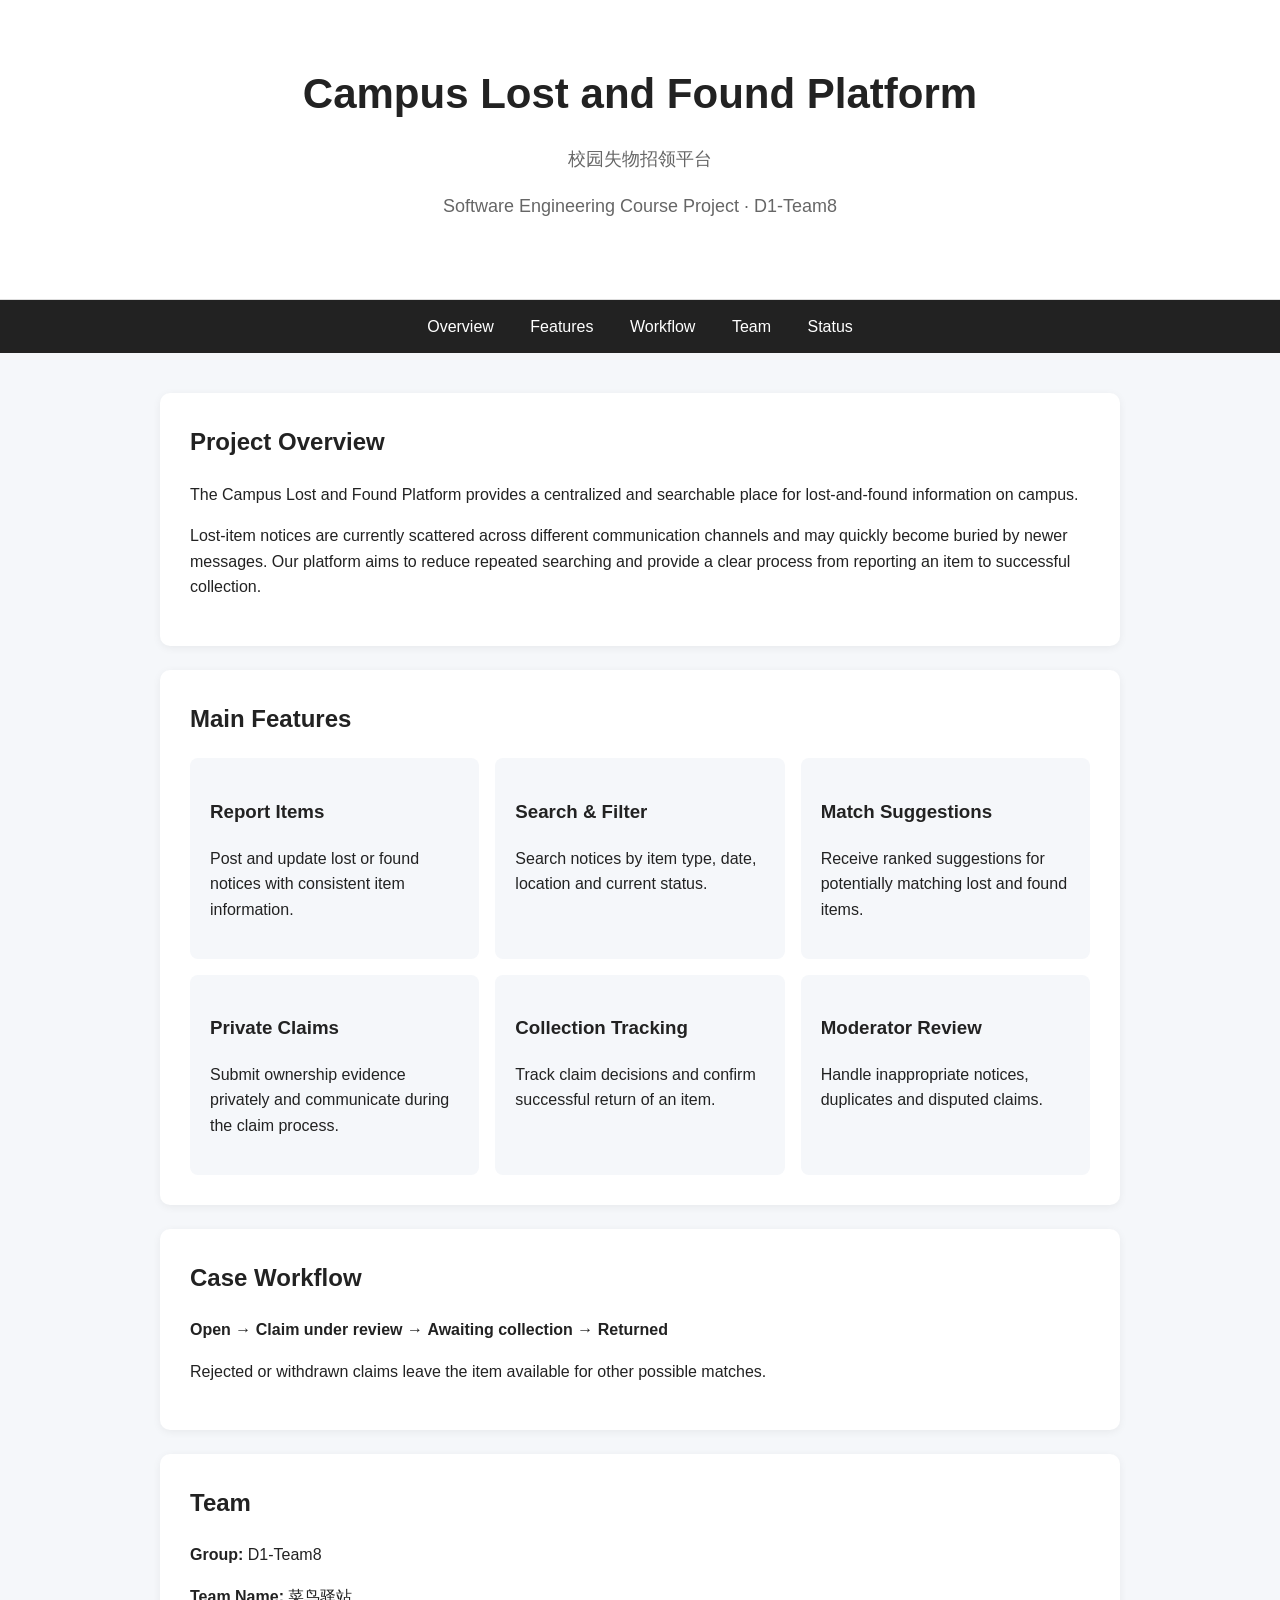
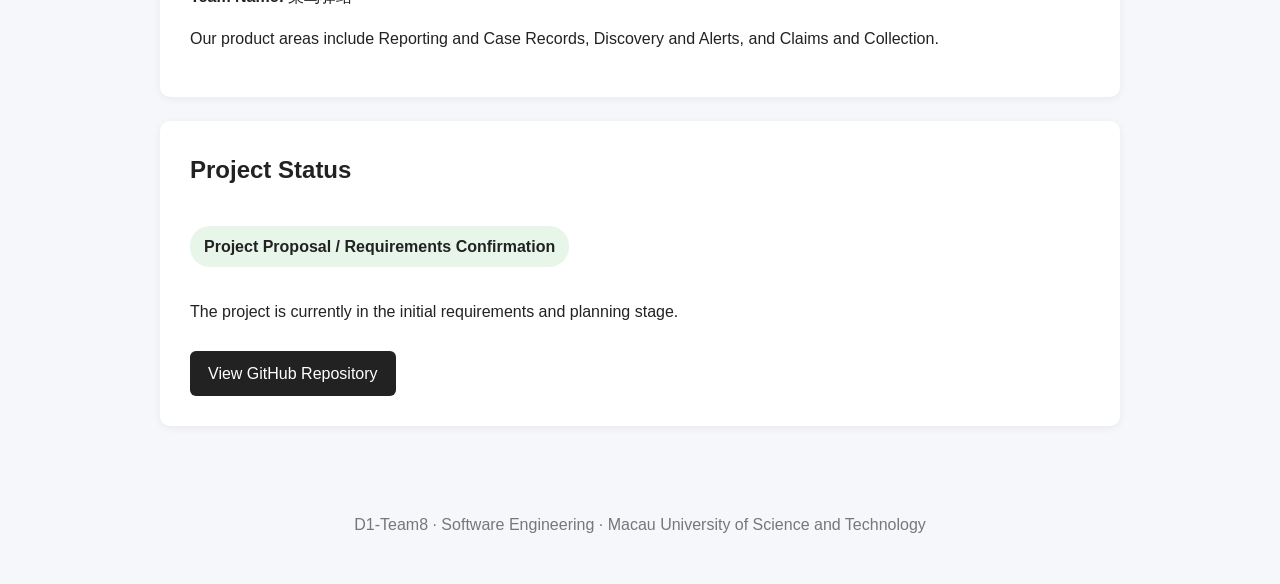
==== index.html @ 796c6139 "Add initial HTML structure for lost and found platform This file contains the HTML structure and sty" ====
<!DOCTYPE html>
<html lang="en">
<head>
    <meta charset="UTF-8">
    <meta name="viewport" content="width=device-width, initial-scale=1.0">
    <title>Campus Lost and Found Platform</title>

    <style>
        * {
            box-sizing: border-box;
        }

        body {
            margin: 0;
            font-family: Arial, Helvetica, sans-serif;
            background: #f5f7fa;
            color: #222;
            line-height: 1.6;
        }

        header {
            background: #ffffff;
            border-bottom: 1px solid #ddd;
            padding: 60px 20px;
            text-align: center;
        }

        header h1 {
            margin: 0 0 10px;
            font-size: 42px;
        }

        header p {
            color: #666;
            font-size: 18px;
        }

        nav {
            background: #222;
            padding: 14px;
            text-align: center;
        }

        nav a {
            color: white;
            text-decoration: none;
            margin: 0 16px;
        }

        nav a:hover {
            text-decoration: underline;
        }

        main {
            max-width: 1000px;
            margin: 40px auto;
            padding: 0 20px;
        }

        section {
            background: white;
            margin-bottom: 24px;
            padding: 30px;
            border-radius: 10px;
            box-shadow: 0 2px 8px rgba(0,0,0,0.06);
        }

        h2 {
            margin-top: 0;
        }

        .features {
            display: grid;
            grid-template-columns: repeat(auto-fit, minmax(220px, 1fr));
            gap: 16px;
        }

        .feature {
            background: #f5f7fa;
            padding: 20px;
            border-radius: 8px;
        }

        .status {
            display: inline-block;
            padding: 8px 14px;
            background: #e8f5e9;
            border-radius: 20px;
            font-weight: bold;
        }

        footer {
            text-align: center;
            padding: 30px;
            color: #777;
        }

        .button {
            display: inline-block;
            margin-top: 10px;
            padding: 10px 18px;
            background: #222;
            color: white;
            text-decoration: none;
            border-radius: 6px;
        }
    </style>
</head>

<body>

<header>
    <h1>Campus Lost and Found Platform</h1>
    <p>校园失物招领平台</p>
    <p>Software Engineering Course Project · D1-Team8</p>
</header>

<nav>
    <a href="#overview">Overview</a>
    <a href="#features">Features</a>
    <a href="#workflow">Workflow</a>
    <a href="#team">Team</a>
    <a href="#status">Status</a>
</nav>

<main>

    <section id="overview">
        <h2>Project Overview</h2>

        <p>
            The Campus Lost and Found Platform provides a centralized and
            searchable place for lost-and-found information on campus.
        </p>

        <p>
            Lost-item notices are currently scattered across different
            communication channels and may quickly become buried by newer
            messages. Our platform aims to reduce repeated searching and
            provide a clear process from reporting an item to successful
            collection.
        </p>
    </section>

    <section id="features">
        <h2>Main Features</h2>

        <div class="features">

            <div class="feature">
                <h3>Report Items</h3>
                <p>
                    Post and update lost or found notices with consistent
                    item information.
                </p>
            </div>

            <div class="feature">
                <h3>Search & Filter</h3>
                <p>
                    Search notices by item type, date, location and current
                    status.
                </p>
            </div>

            <div class="feature">
                <h3>Match Suggestions</h3>
                <p>
                    Receive ranked suggestions for potentially matching
                    lost and found items.
                </p>
            </div>

            <div class="feature">
                <h3>Private Claims</h3>
                <p>
                    Submit ownership evidence privately and communicate
                    during the claim process.
                </p>
            </div>

            <div class="feature">
                <h3>Collection Tracking</h3>
                <p>
                    Track claim decisions and confirm successful return
                    of an item.
                </p>
            </div>

            <div class="feature">
                <h3>Moderator Review</h3>
                <p>
                    Handle inappropriate notices, duplicates and disputed
                    claims.
                </p>
            </div>

        </div>
    </section>

    <section id="workflow">
        <h2>Case Workflow</h2>

        <p>
            <strong>Open</strong>
            →
            <strong>Claim under review</strong>
            →
            <strong>Awaiting collection</strong>
            →
            <strong>Returned</strong>
        </p>

        <p>
            Rejected or withdrawn claims leave the item available for
            other possible matches.
        </p>
    </section>

    <section id="team">
        <h2>Team</h2>

        <p><strong>Group:</strong> D1-Team8</p>
        <p><strong>Team Name:</strong> 菜鸟驿站</p>

        <p>
            Our product areas include Reporting and Case Records,
            Discovery and Alerts, and Claims and Collection.
        </p>
    </section>

    <section id="status">
        <h2>Project Status</h2>

        <p class="status">
            Project Proposal / Requirements Confirmation
        </p>

        <p>
            The project is currently in the initial requirements and
            planning stage.
        </p>

        <a class="button"
           href="https://github.com/escape0007/campus-lost-and-found-platform">
            View GitHub Repository
        </a>
    </section>

</main>

<footer>
    <p>
        D1-Team8 · Software Engineering ·
        Macau University of Science and Technology
    </p>
</footer>

</body>
</html>
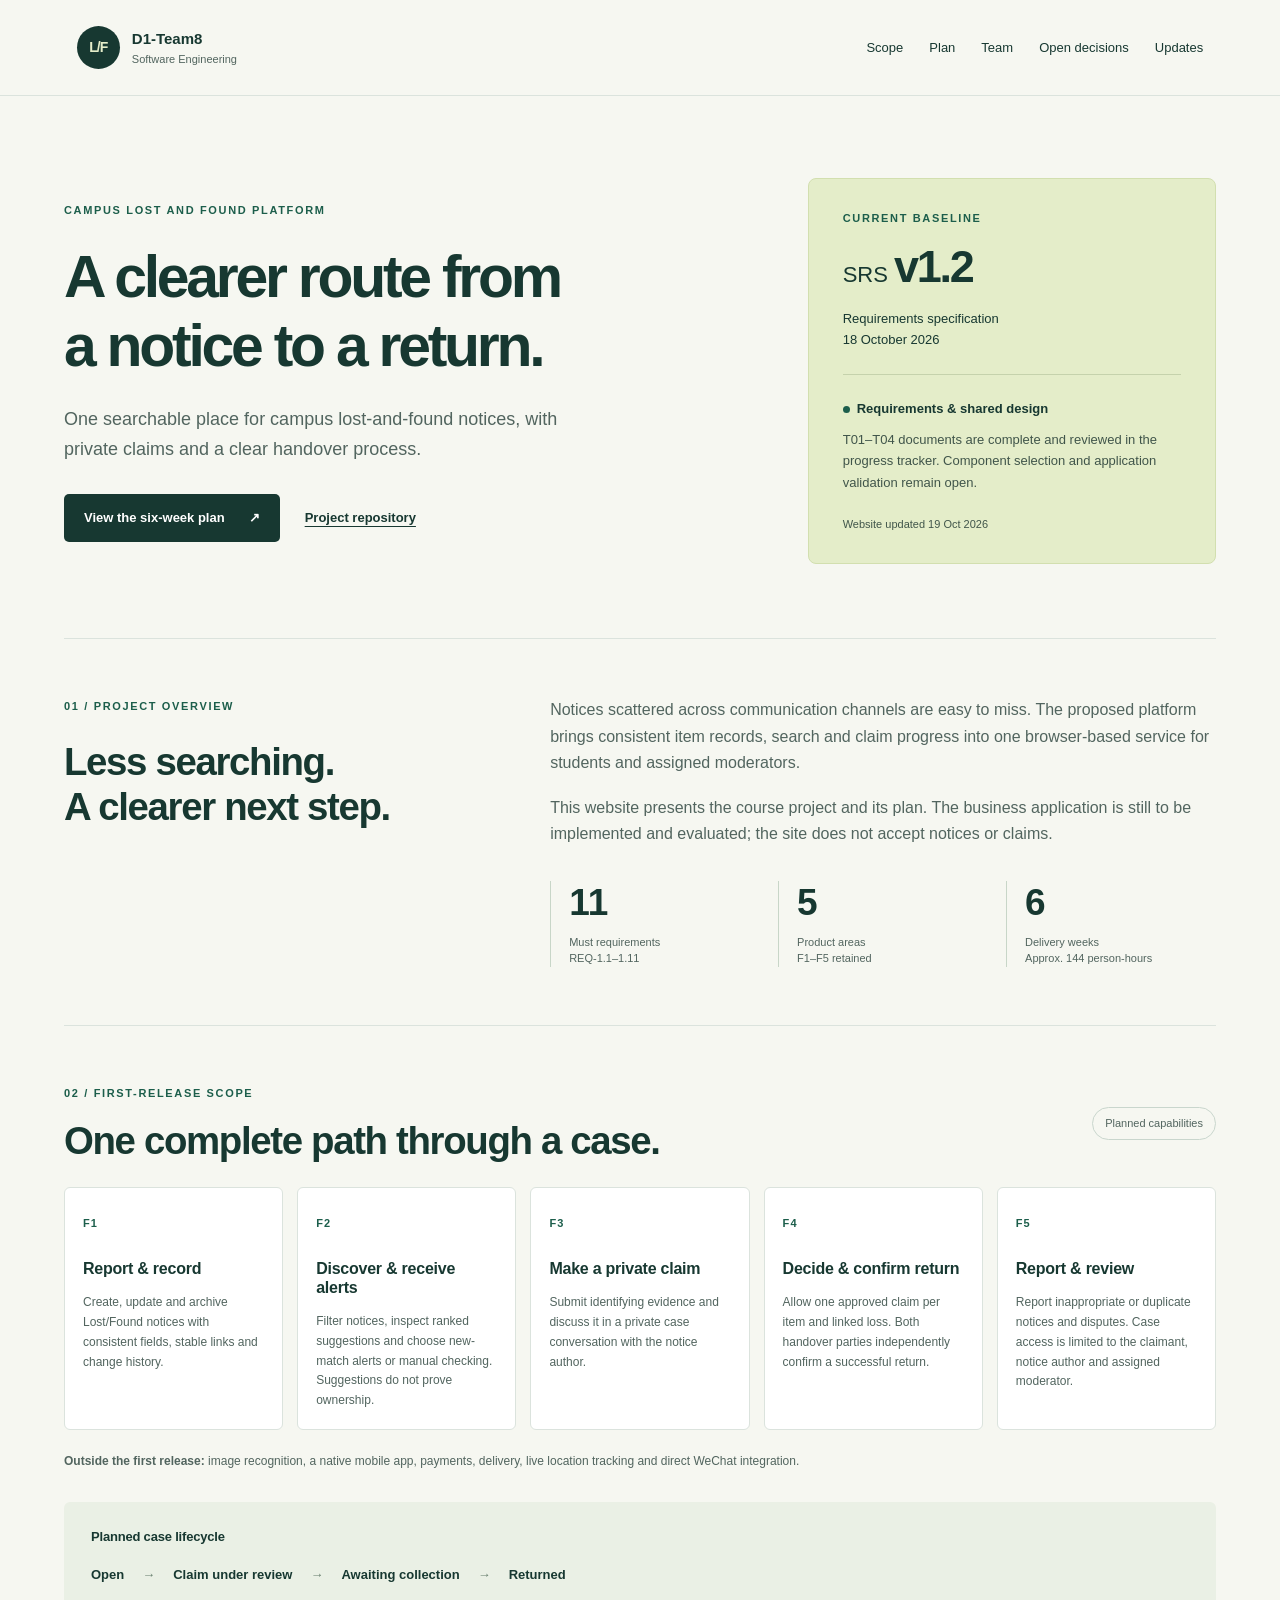
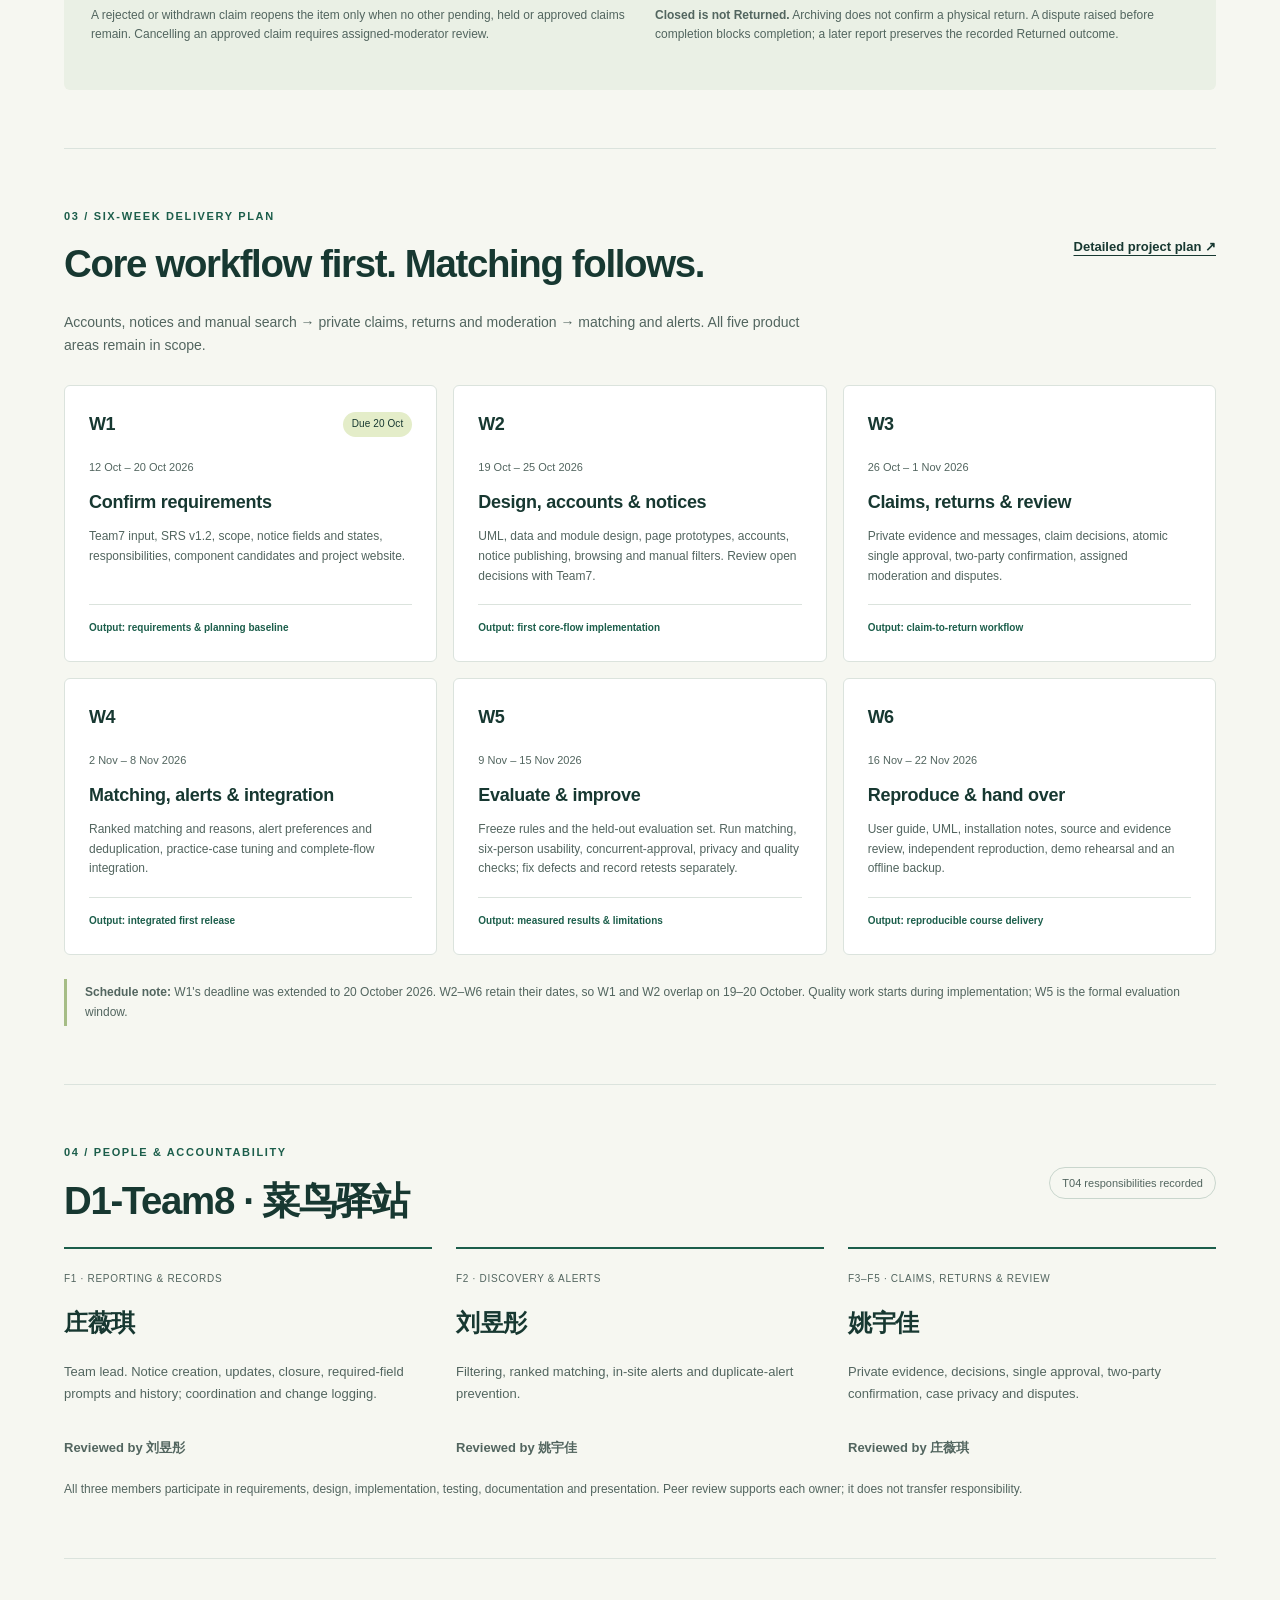
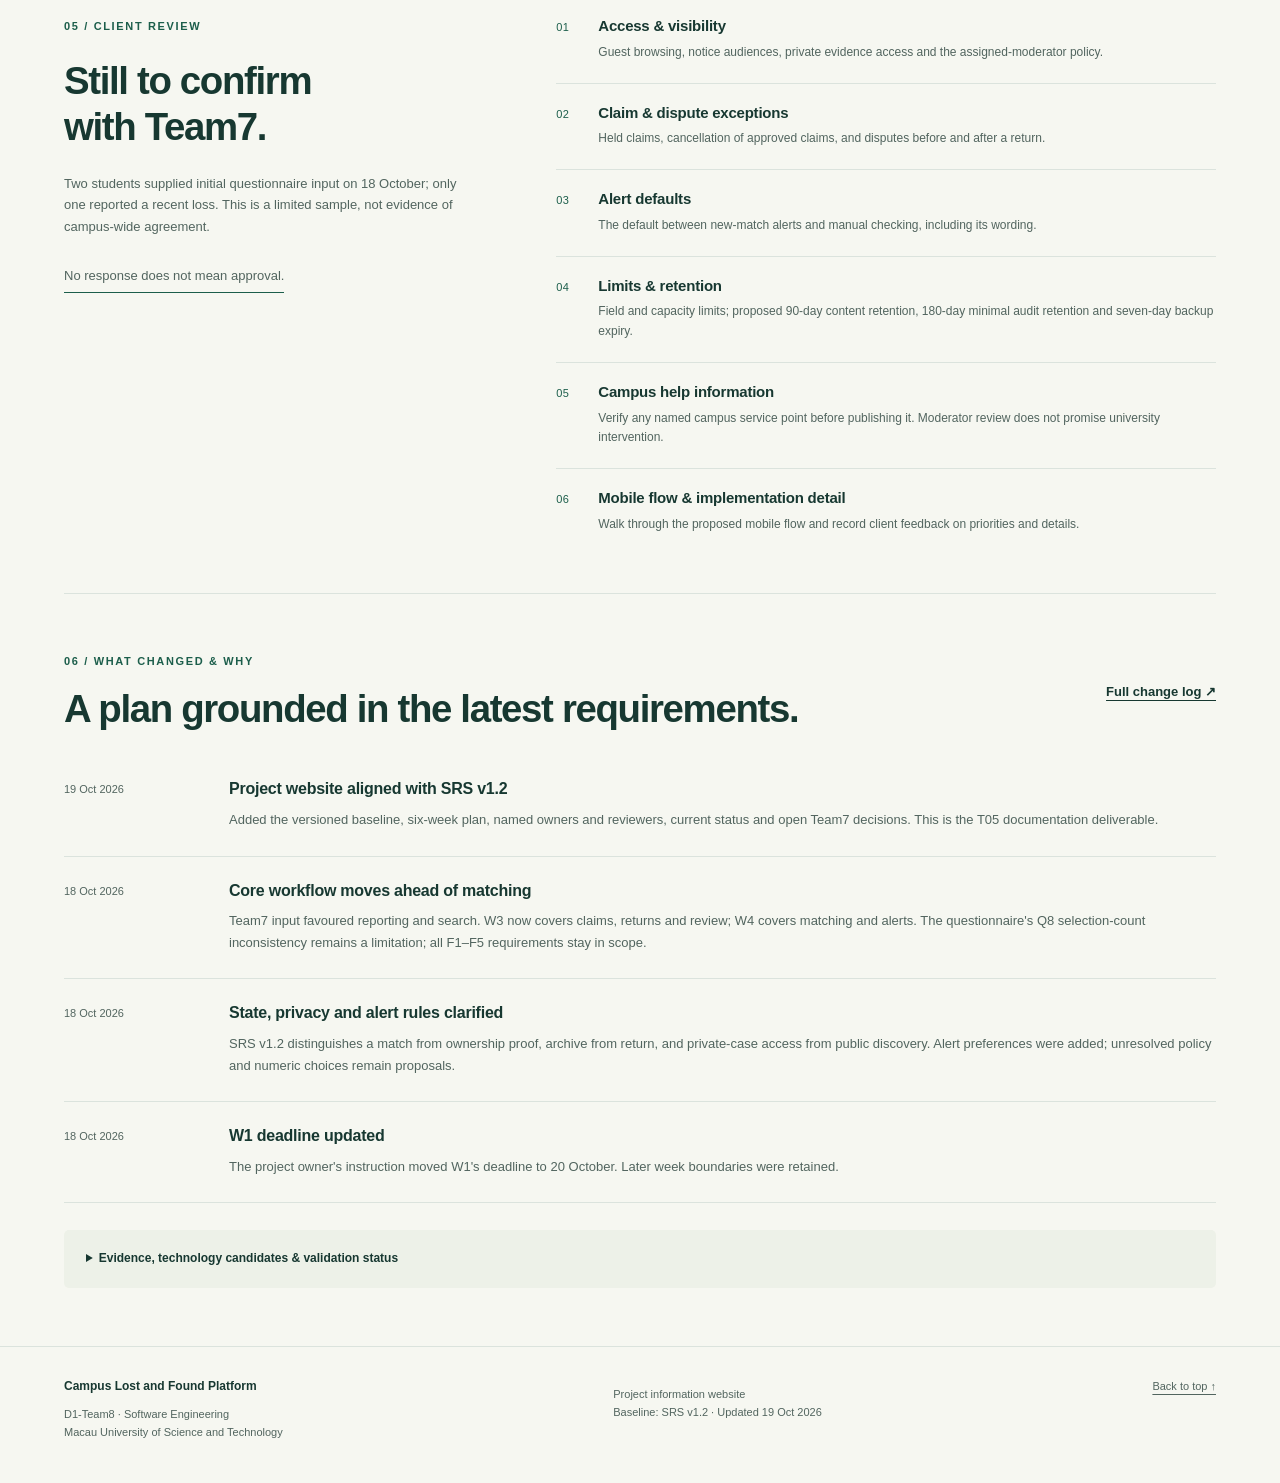
==== commit 98273db7: "docs: complete T05 website and six-week project plan Align the project site with SRS v1.2, preserve " ====
--- a/index.html
+++ b/index.html
@@ -1,260 +1,86 @@
 <!DOCTYPE html>
 <html lang="en">
 <head>
-    <meta charset="UTF-8">
-    <meta name="viewport" content="width=device-width, initial-scale=1.0">
-    <title>Campus Lost and Found Platform</title>
-
-    <style>
-        * {
-            box-sizing: border-box;
-        }
-
-        body {
-            margin: 0;
-            font-family: Arial, Helvetica, sans-serif;
-            background: #f5f7fa;
-            color: #222;
-            line-height: 1.6;
-        }
-
-        header {
-            background: #ffffff;
-            border-bottom: 1px solid #ddd;
-            padding: 60px 20px;
-            text-align: center;
-        }
-
-        header h1 {
-            margin: 0 0 10px;
-            font-size: 42px;
-        }
-
-        header p {
-            color: #666;
-            font-size: 18px;
-        }
-
-        nav {
-            background: #222;
-            padding: 14px;
-            text-align: center;
-        }
-
-        nav a {
-            color: white;
-            text-decoration: none;
-            margin: 0 16px;
-        }
-
-        nav a:hover {
-            text-decoration: underline;
-        }
-
-        main {
-            max-width: 1000px;
-            margin: 40px auto;
-            padding: 0 20px;
-        }
-
-        section {
-            background: white;
-            margin-bottom: 24px;
-            padding: 30px;
-            border-radius: 10px;
-            box-shadow: 0 2px 8px rgba(0,0,0,0.06);
-        }
-
-        h2 {
-            margin-top: 0;
-        }
-
-        .features {
-            display: grid;
-            grid-template-columns: repeat(auto-fit, minmax(220px, 1fr));
-            gap: 16px;
-        }
-
-        .feature {
-            background: #f5f7fa;
-            padding: 20px;
-            border-radius: 8px;
-        }
-
-        .status {
-            display: inline-block;
-            padding: 8px 14px;
-            background: #e8f5e9;
-            border-radius: 20px;
-            font-weight: bold;
-        }
-
-        footer {
-            text-align: center;
-            padding: 30px;
-            color: #777;
-        }
-
-        .button {
-            display: inline-block;
-            margin-top: 10px;
-            padding: 10px 18px;
-            background: #222;
-            color: white;
-            text-decoration: none;
-            border-radius: 6px;
-        }
-    </style>
+  <meta charset="utf-8">
+  <meta name="viewport" content="width=device-width, initial-scale=1">
+  <meta name="description" content="D1-Team8's Campus Lost and Found Platform: requirements baseline, six-week delivery plan, team responsibilities and open decisions.">
+  <title>Campus Lost and Found Platform · D1-Team8</title>
+  <link rel="stylesheet" href="styles.css">
 </head>
-
 <body>
-
-<header>
-    <h1>Campus Lost and Found Platform</h1>
-    <p>校园失物招领平台</p>
-    <p>Software Engineering Course Project · D1-Team8</p>
-</header>
-
-<nav>
-    <a href="#overview">Overview</a>
-    <a href="#features">Features</a>
-    <a href="#workflow">Workflow</a>
-    <a href="#team">Team</a>
-    <a href="#status">Status</a>
-</nav>
-
-<main>
-
-    <section id="overview">
-        <h2>Project Overview</h2>
-
-        <p>
-            The Campus Lost and Found Platform provides a centralized and
-            searchable place for lost-and-found information on campus.
-        </p>
-
-        <p>
-            Lost-item notices are currently scattered across different
-            communication channels and may quickly become buried by newer
-            messages. Our platform aims to reduce repeated searching and
-            provide a clear process from reporting an item to successful
-            collection.
-        </p>
+  <a class="skip-link" href="#main">Skip to content</a>
+  <header class="site-header">
+    <a class="brand" href="#top"><span class="brand-mark" aria-hidden="true">L/F</span><span>D1-Team8<span class="brand-sub">Software Engineering</span></span></a>
+    <nav aria-label="Main navigation">
+      <a href="#scope">Scope</a><a href="#plan">Plan</a><a href="#team">Team</a><a href="#decisions">Open decisions</a><a href="#updates">Updates</a>
+    </nav>
+  </header>
+  <main id="main">
+    <div class="hero" id="top">
+      <div class="hero-copy">
+        <p class="eyebrow">Campus Lost and Found Platform</p>
+        <h1>A clearer route from<br>a notice to a return.</h1>
+        <p class="lead">One searchable place for campus lost-and-found notices, with private claims and a clear handover process.</p>
+        <div class="hero-actions"><a class="button" href="#plan">View the six-week plan <span aria-hidden="true">↗</span></a><a class="text-link" href="https://github.com/escape0007/campus-lost-and-found-platform">Project repository</a></div>
+      </div>
+      <aside class="baseline" aria-labelledby="baseline-title">
+        <p class="eyebrow" id="baseline-title">Current baseline</p>
+        <p class="version">SRS <strong>v1.2</strong></p>
+        <p>Requirements specification<br><time datetime="2026-10-18">18 October 2026</time></p>
+        <div class="baseline-divider"></div>
+        <p class="status"><span class="status-dot" aria-hidden="true"></span>Requirements &amp; shared design</p>
+        <p class="small">T01–T04 documents are complete and reviewed in the progress tracker. Component selection and application validation remain open.</p>
+        <p class="updated">Website updated <time datetime="2026-10-19">19 Oct 2026</time></p>
+      </aside>
+    </div>
+    <section class="section overview" aria-labelledby="overview-title">
+      <div><p class="eyebrow">01 / Project overview</p><h2 id="overview-title">Less searching.<br> A clearer next step.</h2></div>
+      <div class="section-body"><p>Notices scattered across communication channels are easy to miss. The proposed platform brings consistent item records, search and claim progress into one browser-based service for students and assigned moderators.</p><p>This website presents the course project and its plan. The business application is still to be implemented and evaluated; the site does not accept notices or claims.</p><div class="facts"><div><strong>11</strong><span>Must requirements<br>REQ-1.1–1.11</span></div><div><strong>5</strong><span>Product areas<br>F1–F5 retained</span></div><div><strong>6</strong><span>Delivery weeks<br>Approx. 144 person-hours</span></div></div></div>
     </section>
-
-    <section id="features">
-        <h2>Main Features</h2>
-
-        <div class="features">
-
-            <div class="feature">
-                <h3>Report Items</h3>
-                <p>
-                    Post and update lost or found notices with consistent
-                    item information.
-                </p>
-            </div>
-
-            <div class="feature">
-                <h3>Search & Filter</h3>
-                <p>
-                    Search notices by item type, date, location and current
-                    status.
-                </p>
-            </div>
-
-            <div class="feature">
-                <h3>Match Suggestions</h3>
-                <p>
-                    Receive ranked suggestions for potentially matching
-                    lost and found items.
-                </p>
-            </div>
-
-            <div class="feature">
-                <h3>Private Claims</h3>
-                <p>
-                    Submit ownership evidence privately and communicate
-                    during the claim process.
-                </p>
-            </div>
-
-            <div class="feature">
-                <h3>Collection Tracking</h3>
-                <p>
-                    Track claim decisions and confirm successful return
-                    of an item.
-                </p>
-            </div>
-
-            <div class="feature">
-                <h3>Moderator Review</h3>
-                <p>
-                    Handle inappropriate notices, duplicates and disputed
-                    claims.
-                </p>
-            </div>
-
-        </div>
+    <section class="section" id="scope" aria-labelledby="scope-title">
+      <div class="section-heading"><div><p class="eyebrow">02 / First-release scope</p><h2 id="scope-title">One complete path through a case.</h2></div><span class="label">Planned capabilities</span></div>
+      <div class="feature-grid">
+        <article class="feature"><span class="feature-code">F1</span><h3>Report &amp; record</h3><p>Create, update and archive Lost/Found notices with consistent fields, stable links and change history.</p></article>
+        <article class="feature"><span class="feature-code">F2</span><h3>Discover &amp; receive alerts</h3><p>Filter notices, inspect ranked suggestions and choose new-match alerts or manual checking. Suggestions do not prove ownership.</p></article>
+        <article class="feature"><span class="feature-code">F3</span><h3>Make a private claim</h3><p>Submit identifying evidence and discuss it in a private case conversation with the notice author.</p></article>
+        <article class="feature"><span class="feature-code">F4</span><h3>Decide &amp; confirm return</h3><p>Allow one approved claim per item and linked loss. Both handover parties independently confirm a successful return.</p></article>
+        <article class="feature"><span class="feature-code">F5</span><h3>Report &amp; review</h3><p>Report inappropriate or duplicate notices and disputes. Case access is limited to the claimant, notice author and assigned moderator.</p></article>
+      </div>
+      <p class="scope-note"><strong>Outside the first release:</strong> image recognition, a native mobile app, payments, delivery, live location tracking and direct WeChat integration.</p>
+      <div class="workflow" aria-labelledby="workflow-title"><h3 id="workflow-title">Planned case lifecycle</h3><ol><li>Open</li><li>Claim under review</li><li>Awaiting collection</li><li>Returned</li></ol><div class="workflow-notes"><p>A rejected or withdrawn claim reopens the item only when no other pending, held or approved claims remain. Cancelling an approved claim requires assigned-moderator review.</p><p><strong>Closed is not Returned.</strong> Archiving does not confirm a physical return. A dispute raised before completion blocks completion; a later report preserves the recorded Returned outcome.</p></div></div>
     </section>
-
-    <section id="workflow">
-        <h2>Case Workflow</h2>
-
-        <p>
-            <strong>Open</strong>
-            →
-            <strong>Claim under review</strong>
-            →
-            <strong>Awaiting collection</strong>
-            →
-            <strong>Returned</strong>
-        </p>
-
-        <p>
-            Rejected or withdrawn claims leave the item available for
-            other possible matches.
-        </p>
+    <section class="section" id="plan" aria-labelledby="plan-title">
+      <div class="section-heading"><div><p class="eyebrow">03 / Six-week delivery plan</p><h2 id="plan-title">Core workflow first. Matching follows.</h2></div><a class="text-link" href="https://github.com/escape0007/campus-lost-and-found-platform/blob/main/docs/project-plan.md">Detailed project plan <span aria-hidden="true">↗</span></a></div>
+      <p class="plan-intro">Accounts, notices and manual search → private claims, returns and moderation → matching and alerts. All five product areas remain in scope.</p>
+      <div class="roadmap">
+        <article class="week"><div class="week-heading"><span class="week-number">W1</span><span class="deadline">Due 20 Oct</span></div><p class="week-date"><time datetime="2026-10-12">12 Oct</time> – <time datetime="2026-10-20">20 Oct 2026</time></p><h3>Confirm requirements</h3><p>Team7 input, SRS v1.2, scope, notice fields and states, responsibilities, component candidates and project website.</p><p class="week-output">Output: requirements &amp; planning baseline</p></article>
+        <article class="week"><div class="week-heading"><span class="week-number">W2</span></div><p class="week-date"><time datetime="2026-10-19">19 Oct</time> – <time datetime="2026-10-25">25 Oct 2026</time></p><h3>Design, accounts &amp; notices</h3><p>UML, data and module design, page prototypes, accounts, notice publishing, browsing and manual filters. Review open decisions with Team7.</p><p class="week-output">Output: first core-flow implementation</p></article>
+        <article class="week"><div class="week-heading"><span class="week-number">W3</span></div><p class="week-date"><time datetime="2026-10-26">26 Oct</time> – <time datetime="2026-11-01">1 Nov 2026</time></p><h3>Claims, returns &amp; review</h3><p>Private evidence and messages, claim decisions, atomic single approval, two-party confirmation, assigned moderation and disputes.</p><p class="week-output">Output: claim-to-return workflow</p></article>
+        <article class="week"><div class="week-heading"><span class="week-number">W4</span></div><p class="week-date"><time datetime="2026-11-02">2 Nov</time> – <time datetime="2026-11-08">8 Nov 2026</time></p><h3>Matching, alerts &amp; integration</h3><p>Ranked matching and reasons, alert preferences and deduplication, practice-case tuning and complete-flow integration.</p><p class="week-output">Output: integrated first release</p></article>
+        <article class="week"><div class="week-heading"><span class="week-number">W5</span></div><p class="week-date"><time datetime="2026-11-09">9 Nov</time> – <time datetime="2026-11-15">15 Nov 2026</time></p><h3>Evaluate &amp; improve</h3><p>Freeze rules and the held-out evaluation set. Run matching, six-person usability, concurrent-approval, privacy and quality checks; fix defects and record retests separately.</p><p class="week-output">Output: measured results &amp; limitations</p></article>
+        <article class="week"><div class="week-heading"><span class="week-number">W6</span></div><p class="week-date"><time datetime="2026-11-16">16 Nov</time> – <time datetime="2026-11-22">22 Nov 2026</time></p><h3>Reproduce &amp; hand over</h3><p>User guide, UML, installation notes, source and evidence review, independent reproduction, demo rehearsal and an offline backup.</p><p class="week-output">Output: reproducible course delivery</p></article>
+      </div>
+      <p class="plan-note"><strong>Schedule note:</strong> W1's deadline was extended to <time datetime="2026-10-20">20 October 2026</time>. W2–W6 retain their dates, so W1 and W2 overlap on 19–20 October. Quality work starts during implementation; W5 is the formal evaluation window.</p>
     </section>
-
-    <section id="team">
-        <h2>Team</h2>
-
-        <p><strong>Group:</strong> D1-Team8</p>
-        <p><strong>Team Name:</strong> 菜鸟驿站</p>
-
-        <p>
-            Our product areas include Reporting and Case Records,
-            Discovery and Alerts, and Claims and Collection.
-        </p>
+    <section class="section" id="team" aria-labelledby="team-title">
+      <div class="section-heading"><div><p class="eyebrow">04 / People &amp; accountability</p><h2 id="team-title">D1-Team8 · <span lang="zh-Hans">菜鸟驿站</span></h2></div><span class="label">T04 responsibilities recorded</span></div>
+      <div class="team-grid">
+        <article class="person"><p class="person-area">F1 · Reporting &amp; records</p><h3 lang="zh-Hans">庄薇琪</h3><p>Team lead. Notice creation, updates, closure, required-field prompts and history; coordination and change logging.</p><p class="reviewer">Reviewed by <span lang="zh-Hans">刘昱彤</span></p></article>
+        <article class="person"><p class="person-area">F2 · Discovery &amp; alerts</p><h3 lang="zh-Hans">刘昱彤</h3><p>Filtering, ranked matching, in-site alerts and duplicate-alert prevention.</p><p class="reviewer">Reviewed by <span lang="zh-Hans">姚宇佳</span></p></article>
+        <article class="person"><p class="person-area">F3–F5 · Claims, returns &amp; review</p><h3 lang="zh-Hans">姚宇佳</h3><p>Private evidence, decisions, single approval, two-party confirmation, case privacy and disputes.</p><p class="reviewer">Reviewed by <span lang="zh-Hans">庄薇琪</span></p></article>
+      </div>
+      <p class="scope-note">All three members participate in requirements, design, implementation, testing, documentation and presentation. Peer review supports each owner; it does not transfer responsibility.</p>
     </section>
-
-    <section id="status">
-        <h2>Project Status</h2>
-
-        <p class="status">
-            Project Proposal / Requirements Confirmation
-        </p>
-
-        <p>
-            The project is currently in the initial requirements and
-            planning stage.
-        </p>
-
-        <a class="button"
-           href="https://github.com/escape0007/campus-lost-and-found-platform">
-            View GitHub Repository
-        </a>
+    <section class="section decisions" id="decisions" aria-labelledby="decisions-title">
+      <div><p class="eyebrow">05 / Client review</p><h2 id="decisions-title">Still to confirm<br> with Team7.</h2><p>Two students supplied initial questionnaire input on 18 October; only one reported a recent loss. This is a limited sample, not evidence of campus-wide agreement.</p><p class="decision-note">No response does not mean approval.</p></div>
+      <ol class="decision-list"><li><h3>Access &amp; visibility</h3><p>Guest browsing, notice audiences, private evidence access and the assigned-moderator policy.</p></li><li><h3>Claim &amp; dispute exceptions</h3><p>Held claims, cancellation of approved claims, and disputes before and after a return.</p></li><li><h3>Alert defaults</h3><p>The default between new-match alerts and manual checking, including its wording.</p></li><li><h3>Limits &amp; retention</h3><p>Field and capacity limits; proposed 90-day content retention, 180-day minimal audit retention and seven-day backup expiry.</p></li><li><h3>Campus help information</h3><p>Verify any named campus service point before publishing it. Moderator review does not promise university intervention.</p></li><li><h3>Mobile flow &amp; implementation detail</h3><p>Walk through the proposed mobile flow and record client feedback on priorities and details.</p></li></ol>
     </section>
-
-</main>
-
-<footer>
-    <p>
-        D1-Team8 · Software Engineering ·
-        Macau University of Science and Technology
-    </p>
-</footer>
-
+    <section class="section" id="updates" aria-labelledby="updates-title">
+      <div class="section-heading"><div><p class="eyebrow">06 / What changed &amp; why</p><h2 id="updates-title">A plan grounded in the latest requirements.</h2></div><a class="text-link" href="https://github.com/escape0007/campus-lost-and-found-platform/blob/main/CHANGELOG.md">Full change log <span aria-hidden="true">↗</span></a></div>
+      <div class="changes"><article><time datetime="2026-10-19">19 Oct 2026</time><div><h3>Project website aligned with SRS v1.2</h3><p>Added the versioned baseline, six-week plan, named owners and reviewers, current status and open Team7 decisions. This is the T05 documentation deliverable.</p></div></article><article><time datetime="2026-10-18">18 Oct 2026</time><div><h3>Core workflow moves ahead of matching</h3><p>Team7 input favoured reporting and search. W3 now covers claims, returns and review; W4 covers matching and alerts. The questionnaire's Q8 selection-count inconsistency remains a limitation; all F1–F5 requirements stay in scope.</p></div></article><article><time datetime="2026-10-18">18 Oct 2026</time><div><h3>State, privacy and alert rules clarified</h3><p>SRS v1.2 distinguishes a match from ownership proof, archive from return, and private-case access from public discovery. Alert preferences were added; unresolved policy and numeric choices remain proposals.</p></div></article><article><time datetime="2026-10-18">18 Oct 2026</time><div><h3>W1 deadline updated</h3><p>The project owner's instruction moved W1's deadline to 20 October. Later week boundaries were retained.</p></div></article></div>
+      <details class="evidence"><summary>Evidence, technology candidates &amp; validation status</summary><div><p><strong>Sources:</strong> Task2 User Requirements Specifications v1.2 (18 Oct 2026), the T03 shared field/state design, the T04 responsibility and reuse-candidate document, and the current project tracker. Original documents are held by the team; this public site provides a summary.</p><p><strong>Technology candidates:</strong> Java/Temurin 21, Spring Boot, Maven, Spring Security/BCrypt, Tika/Commons Imaging, PostgreSQL/JDBC and local image storage. These are candidates, not a completed selection. Versions, dependency licences, environment checks, HTTPS and backup feasibility still need validation.</p><p><strong>Future evidence:</strong> The six-person usability study, matching evaluation, performance/capacity tests, security checks and backup/restore exercise are planned. No passing result is claimed here. The reference 40 GB active storage and an estimated separate 80 GB backup volume are unmeasured proposals, not demonstrated capacity.</p></div></details>
+    </section>
+  </main>
+  <footer><div><strong>Campus Lost and Found Platform</strong><p>D1-Team8 · Software Engineering<br>Macau University of Science and Technology</p></div><p>Project information website<br>Baseline: SRS v1.2 · Updated 19 Oct 2026</p><a href="#top">Back to top ↑</a></footer>
 </body>
 </html>
--- a/styles.css
+++ b/styles.css
@@ -0,0 +1,773 @@
+:root {
+  color-scheme:light;
+  --ink:#173831;
+  --muted:#52655f;
+  --green:#1c5e4b;
+  --line:#dbe3dd;
+  --paper:#f6f7f1;
+  --white:#fff;
+  --accent:#e4edc9;
+}
+* {
+  box-sizing:border-box;
+}
+html {
+  scroll-behavior:smooth;
+  scroll-padding-top:100px;
+}
+body {
+  margin:0;
+  background:var(--paper);
+  color:var(--ink);
+  font-family:Inter,-apple-system,BlinkMacSystemFont,"Segoe UI",Arial,sans-serif;
+  font-size:16px;
+  line-height:1.65;
+}
+a {
+  color:inherit;
+  text-underline-offset:4px;
+}
+a:focus-visible,summary:focus-visible {
+  outline:3px solid #a45c13;
+  outline-offset:5px;
+}
+h1,h2,h3,p {
+  margin-top:0;
+}
+h1,h2,h3 {
+  line-height:1.18;
+}
+h1 {
+  font-size:clamp(2.65rem,4.6vw,4.7rem);
+  font-weight:600;
+  letter-spacing:-.055em;
+  margin-bottom:24px;
+}
+h2 {
+  font-size:clamp(1.9rem,3vw,2.7rem);
+  letter-spacing:-.035em;
+  font-weight:600;
+  margin-bottom:24px;
+}
+h3 {
+  font-size:1.18rem;
+  letter-spacing:-.015em;
+}
+p {
+  margin-bottom:18px;
+}
+p:last-child {
+  margin-bottom:0;
+}
+.skip-link {
+  position:fixed;
+  z-index:5;
+  top:-70px;
+  left:20px;
+  padding:12px;
+  background:var(--white);
+}
+.skip-link:focus {
+  top:12px;
+}
+.site-header {
+  display:flex;
+  justify-content:space-between;
+  align-items:center;
+  gap:28px;
+  max-width:1400px;
+  margin:auto;
+  padding:26px 6%;
+  border-bottom:1px solid var(--line);
+}
+.brand {
+  display:flex;
+  align-items:center;
+  gap:12px;
+  text-decoration:none;
+  font-size:15px;
+  font-weight:650;
+  line-height:1.3;
+  white-space:nowrap;
+}
+.brand-mark {
+  display:grid;
+  place-items:center;
+  width:43px;
+  height:43px;
+  background:var(--ink);
+  color:var(--accent);
+  border-radius:50%;
+  font-size:14px;
+  letter-spacing:-1px;
+}
+.brand-sub {
+  display:block;
+  font-size:11px;
+  font-weight:450;
+  color:var(--muted);
+  margin-top:3px;
+}
+nav {
+  display:flex;
+  flex-wrap:wrap;
+  gap:26px;
+  font-size:13px;
+}
+nav a {
+  text-decoration:none;
+  padding:5px 0;
+}
+nav a:hover,.text-link:hover {
+  text-decoration:underline;
+}
+main {
+  max-width:1280px;
+  margin:auto;
+  padding:0 5%;
+}
+.hero {
+  display:grid;
+  grid-template-columns:1.65fr 1fr;
+  align-items:center;
+  gap:70px;
+  padding:82px 0 74px;
+}
+.eyebrow {
+  font-size:11px;
+  font-weight:700;
+  text-transform:uppercase;
+  letter-spacing:.15em;
+  margin-bottom:23px;
+  color:var(--green);
+}
+.lead {
+  font-size:18px;
+  max-width:530px;
+  color:var(--muted);
+}
+.hero-actions {
+  display:flex;
+  gap:25px;
+  align-items:center;
+  flex-wrap:wrap;
+  margin-top:30px;
+}
+.button {
+  display:inline-flex;
+  gap:24px;
+  align-items:center;
+  background:var(--ink);
+  border-radius:5px;
+  color:var(--white);
+  text-decoration:none;
+  padding:13px 20px;
+  font-size:13px;
+  font-weight:600;
+}
+.button:hover {
+  background:var(--green);
+}
+.text-link {
+  font-size:13px;
+  font-weight:600;
+}
+.baseline {
+  padding:30px 34px;
+  background:var(--accent);
+  border-radius:8px;
+  border:1px solid #d2dfaf;
+}
+.baseline .eyebrow {
+  margin-bottom:15px;
+}
+.version {
+  font-size:22px;
+  line-height:1.1;
+  margin-bottom:16px;
+}
+.version strong {
+  font-size:45px;
+  font-weight:550;
+  letter-spacing:-.05em;
+}
+.baseline>p:not(.eyebrow):not(.version):not(.status):not(.updated) {
+  font-size:13px;
+}
+.baseline-divider {
+  border-top:1px solid #c5d2ac;
+  margin:23px 0;
+}
+.status {
+  font-size:13px;
+  font-weight:650;
+  margin-bottom:10px;
+}
+.status-dot {
+  display:inline-block;
+  width:7px;
+  height:7px;
+  border-radius:50%;
+  background:var(--green);
+  margin-right:7px;
+}
+.small {
+  color:#40554a;
+  font-size:13px;
+}
+.updated {
+  font-size:11px;
+  color:#40554a;
+  margin-top:22px;
+}
+.section {
+  border-top:1px solid var(--line);
+  padding:58px 0;
+  scroll-margin-top:25px;
+}
+.overview {
+  display:grid;
+  grid-template-columns:1fr 1.6fr;
+  gap:70px;
+}
+.section-body>p {
+  color:var(--muted);
+}
+.facts {
+  display:grid;
+  grid-template-columns:repeat(3,1fr);
+  gap:18px;
+  margin-top:34px;
+}
+.facts>div {
+  border-left:1px solid #c8d6c8;
+  padding-left:18px;
+}
+.facts strong {
+  display:block;
+  font-size:37px;
+  font-weight:550;
+  letter-spacing:-.05em;
+  line-height:1.2;
+  margin-bottom:8px;
+}
+.facts span {
+  font-size:11px;
+  line-height:1.5;
+  display:block;
+  color:var(--muted);
+}
+.section-heading {
+  display:flex;
+  justify-content:space-between;
+  align-items:center;
+  gap:30px;
+  margin-bottom:24px;
+}
+.section-heading .eyebrow {
+  margin-bottom:16px;
+}
+.section-heading h2 {
+  margin-bottom:0;
+}
+.label {
+  font-size:11px;
+  white-space:nowrap;
+  padding:6px 12px;
+  border:1px solid #c9d6cd;
+  border-radius:30px;
+  color:var(--muted);
+}
+.feature-grid {
+  display:grid;
+  grid-template-columns:repeat(5,1fr);
+  gap:14px;
+}
+.feature {
+  padding:21px 18px 18px;
+  background:var(--white);
+  border:1px solid var(--line);
+  border-radius:6px;
+}
+.feature-code {
+  display:inline-block;
+  font-size:11px;
+  letter-spacing:.1em;
+  color:var(--green);
+  margin-bottom:28px;
+  font-weight:700;
+}
+.feature h3 {
+  font-size:16px;
+  margin-bottom:14px;
+}
+.feature p {
+  font-size:12px;
+  color:var(--muted);
+}
+.scope-note {
+  font-size:12px;
+  color:var(--muted);
+  margin-top:22px;
+}
+.workflow {
+  margin-top:30px;
+  background:#eaf0e5;
+  border-radius:6px;
+  padding:27px;
+}
+.workflow h3 {
+  font-size:13px;
+}
+.workflow ol {
+  display:flex;
+  flex-wrap:wrap;
+  gap:12px 0;
+  list-style:none;
+  padding:0;
+  margin:20px 0;
+  font-size:13px;
+  font-weight:600;
+}
+.workflow li {
+  display:flex;
+  align-items:center;
+}
+.workflow li+li::before {
+  content:"→";
+  padding:0 18px;
+  color:#6b8271;
+}
+.workflow-notes {
+  display:grid;
+  grid-template-columns:1fr 1fr;
+  gap:30px;
+  font-size:12px;
+  color:var(--muted);
+}
+.plan-intro {
+  color:var(--muted);
+  font-size:14px;
+  margin-bottom:28px;
+  max-width:760px;
+}
+.roadmap {
+  display:grid;
+  grid-template-columns:repeat(3,1fr);
+  gap:16px;
+}
+.week {
+  display:flex;
+  flex-direction:column;
+  padding:24px;
+  background:var(--white);
+  border:1px solid var(--line);
+  border-radius:6px;
+}
+.week-heading {
+  display:flex;
+  justify-content:space-between;
+  align-items:center;
+  margin-bottom:18px;
+  min-height:27px;
+}
+.week-number {
+  font-size:18px;
+  letter-spacing:-.03em;
+  font-weight:650;
+}
+.deadline {
+  font-size:10px;
+  letter-spacing:.01em;
+  border-radius:20px;
+  background:var(--accent);
+  padding:4px 9px;
+}
+.week-date {
+  font-size:11px;
+  color:var(--muted);
+  margin-bottom:16px;
+}
+.week h3 {
+  font-size:18px;
+  margin-bottom:14px;
+}
+.week>p:not(.week-date):not(.week-output) {
+  font-size:12px;
+  color:var(--muted);
+}
+.week .week-output {
+  margin-top:auto;
+  border-top:1px solid var(--line);
+  padding-top:15px;
+  font-size:10px;
+  font-weight:650;
+  color:var(--green);
+}
+.plan-note {
+  border-left:3px solid #a6bd86;
+  padding:4px 0 4px 18px;
+  font-size:12px;
+  color:var(--muted);
+  margin-top:24px;
+}
+.team-grid {
+  display:grid;
+  grid-template-columns:repeat(3,1fr);
+  gap:24px;
+}
+.person {
+  border-top:2px solid var(--green);
+  padding-top:22px;
+}
+.person-area {
+  font-size:10px;
+  text-transform:uppercase;
+  letter-spacing:.07em;
+  color:var(--muted);
+  min-height:20px;
+}
+.person h3 {
+  font-size:24px;
+  font-weight:600;
+}
+.person>p:not(.person-area) {
+  font-size:13px;
+  color:var(--muted);
+}
+.person .reviewer {
+  font-size:11px;
+  font-weight:650;
+  color:var(--ink);
+  padding-top:15px;
+}
+.decisions {
+  display:grid;
+  grid-template-columns:1fr 1.6fr;
+  gap:80px;
+}
+.decisions>div>p:not(.eyebrow) {
+  font-size:13px;
+  color:var(--muted);
+}
+.decisions .decision-note {
+  display:inline-block;
+  color:var(--ink);
+  font-size:11px;
+  border-bottom:1px solid var(--green);
+  padding-bottom:5px;
+  margin-top:10px;
+}
+.decision-list {
+  padding:0;
+  margin:0;
+  list-style:none;
+  counter-reset:decision;
+}
+.decision-list li {
+  counter-increment:decision;
+  position:relative;
+  padding:0 0 20px 42px;
+  margin-bottom:20px;
+  border-bottom:1px solid var(--line);
+}
+.decision-list li:last-child {
+  border-bottom:0;
+  padding-bottom:0;
+  margin-bottom:0;
+}
+.decision-list li::before {
+  content:counter(decision,decimal-leading-zero);
+  position:absolute;
+  left:0;
+  top:1px;
+  font-size:11px;
+  letter-spacing:.03em;
+  color:var(--green);
+}
+.decision-list h3 {
+  font-size:15px;
+  margin-bottom:8px;
+}
+.decision-list p {
+  font-size:12px;
+  color:var(--muted);
+}
+.changes article {
+  display:grid;
+  grid-template-columns:140px 1fr;
+  gap:25px;
+  padding:25px 0;
+  border-bottom:1px solid var(--line);
+}
+.changes time {
+  font-size:11px;
+  color:var(--muted);
+}
+.changes h3 {
+  font-size:16px;
+  margin-bottom:10px;
+}
+.changes p {
+  font-size:13px;
+  color:var(--muted);
+}
+.evidence {
+  margin-top:27px;
+  background:#edf1e8;
+  border-radius:5px;
+  padding:19px 22px;
+}
+.evidence summary {
+  font-size:12px;
+  font-weight:650;
+  cursor:pointer;
+}
+.evidence>div {
+  padding-top:18px;
+}
+.evidence p {
+  font-size:12px;
+  color:var(--muted);
+}
+footer {
+  max-width:1280px;
+  margin:auto;
+  padding:30px 5% 42px;
+  border-top:1px solid var(--line);
+  display:flex;
+  justify-content:space-between;
+  gap:35px;
+  font-size:11px;
+  color:var(--muted);
+}
+footer strong {
+  color:var(--ink);
+  font-size:12px;
+}
+footer p {
+  margin-top:8px;
+}
+footer>a {
+  white-space:nowrap;
+}
+@media(min-width:1450px) {
+  .site-header {
+    padding-left:84px;
+    padding-right:84px;
+  }
+  main {
+    padding-left:0;
+    padding-right:0;
+  }
+  .hero {
+    gap:110px;
+  }
+  footer {
+    padding-left:0;
+    padding-right:0;
+  }
+}
+@media(max-width:1050px) {
+  .hero {
+    gap:36px;
+    padding-top:58px;
+  }
+  .feature-grid {
+    grid-template-columns:repeat(3,1fr);
+  }
+  .overview,.decisions {
+    gap:40px;
+  }
+  .section-heading {
+    align-items:flex-start;
+  }
+  .label {
+    white-space:normal;
+  }
+  nav {
+    gap:18px;
+  }
+  .baseline {
+    padding:25px;
+  }
+  .team-grid {
+    gap:20px;
+  }
+}
+@media(max-width:700px) {
+  html {
+    scroll-padding-top:24px;
+  }
+  .site-header {
+    padding:19px 6%;
+    flex-wrap:wrap;
+    gap:17px;
+  }
+  .brand-sub {
+    font-size:10px;
+  }
+  nav {
+    width:100%;
+    gap:10px 22px;
+    font-size:11px;
+  }
+  .hero {
+    grid-template-columns:1fr;
+    gap:32px;
+    padding:44px 0;
+  }
+  .hero h1 {
+    font-size:2.75rem;
+  }
+  .lead {
+    font-size:16px;
+  }
+  .hero-actions {
+    gap:18px;
+  }
+  .baseline {
+    max-width:100%;
+    padding:25px;
+  }
+  .baseline>p.small {
+    max-width:470px;
+  }
+  .section {
+    padding:39px 0;
+  }
+  main {
+    padding:0 6%;
+  }
+  .eyebrow {
+    font-size:10px;
+    margin-bottom:17px;
+  }
+  .overview,.decisions {
+    grid-template-columns:1fr;
+    gap:16px;
+  }
+  .overview h2 br,.decisions h2 br {
+    display:none;
+  }
+  .facts {
+    margin-top:25px;
+    gap:10px;
+  }
+  .facts>div {
+    padding-left:10px;
+  }
+  .facts strong {
+    font-size:31px;
+  }
+  .facts span {
+    font-size:10px;
+  }
+  .section-heading {
+    flex-direction:column;
+    gap:17px;
+    margin-bottom:24px;
+  }
+  .feature-grid {
+    grid-template-columns:repeat(2,1fr);
+    gap:12px;
+  }
+  .feature {
+    padding:18px 15px;
+  }
+  .feature-code {
+    margin-bottom:18px;
+  }
+  .feature h3 {
+    font-size:15px;
+  }
+  .workflow {
+    padding:22px;
+  }
+  .workflow ol {
+    font-size:12px;
+    display:block;
+  }
+  .workflow li {
+    padding:5px 0;
+  }
+  .workflow li+li::before {
+    content:"↓";
+    padding:0 12px 0 0;
+  }
+  .workflow li:first-child {
+    padding-left:23px;
+  }
+  .workflow-notes {
+    grid-template-columns:1fr;
+    gap:14px;
+  }
+  .workflow-notes p {
+    margin-bottom:0;
+  }
+  .roadmap {
+    grid-template-columns:1fr;
+    gap:13px;
+  }
+  .week {
+    padding:22px;
+  }
+  .week h3 {
+    font-size:19px;
+  }
+  .week .week-output {
+    margin-top:5px;
+  }
+  .team-grid {
+    grid-template-columns:1fr;
+    gap:27px;
+  }
+  .person-area {
+    margin-bottom:13px;
+  }
+  .person h3 {
+    margin-bottom:14px;
+  }
+  .person .reviewer {
+    padding-top:0;
+  }
+  .decision-list {
+    margin-top:13px;
+  }
+  .changes article {
+    grid-template-columns:1fr;
+    gap:10px;
+    padding:22px 0;
+  }
+  .evidence {
+    padding:18px;
+  }
+  footer {
+    padding:27px 6% 35px;
+    flex-direction:column;
+    gap:15px;
+  }
+  footer p {
+    margin-bottom:0;
+  }
+  .feature p,.week>p:not(.week-date):not(.week-output),.decision-list p,.workflow-notes,.plan-note,.scope-note,.evidence p {
+    font-size:13px;
+  }
+}
+@media(max-width:359px) {
+  .hero h1 {
+    font-size:2.4rem;
+  }
+  .feature-grid {
+    grid-template-columns:1fr;
+  }
+  .facts {
+    grid-template-columns:1fr;
+    gap:18px;
+  }
+}
+@media(prefers-reduced-motion:reduce) {
+  html {
+    scroll-behavior:auto;
+  }
+}
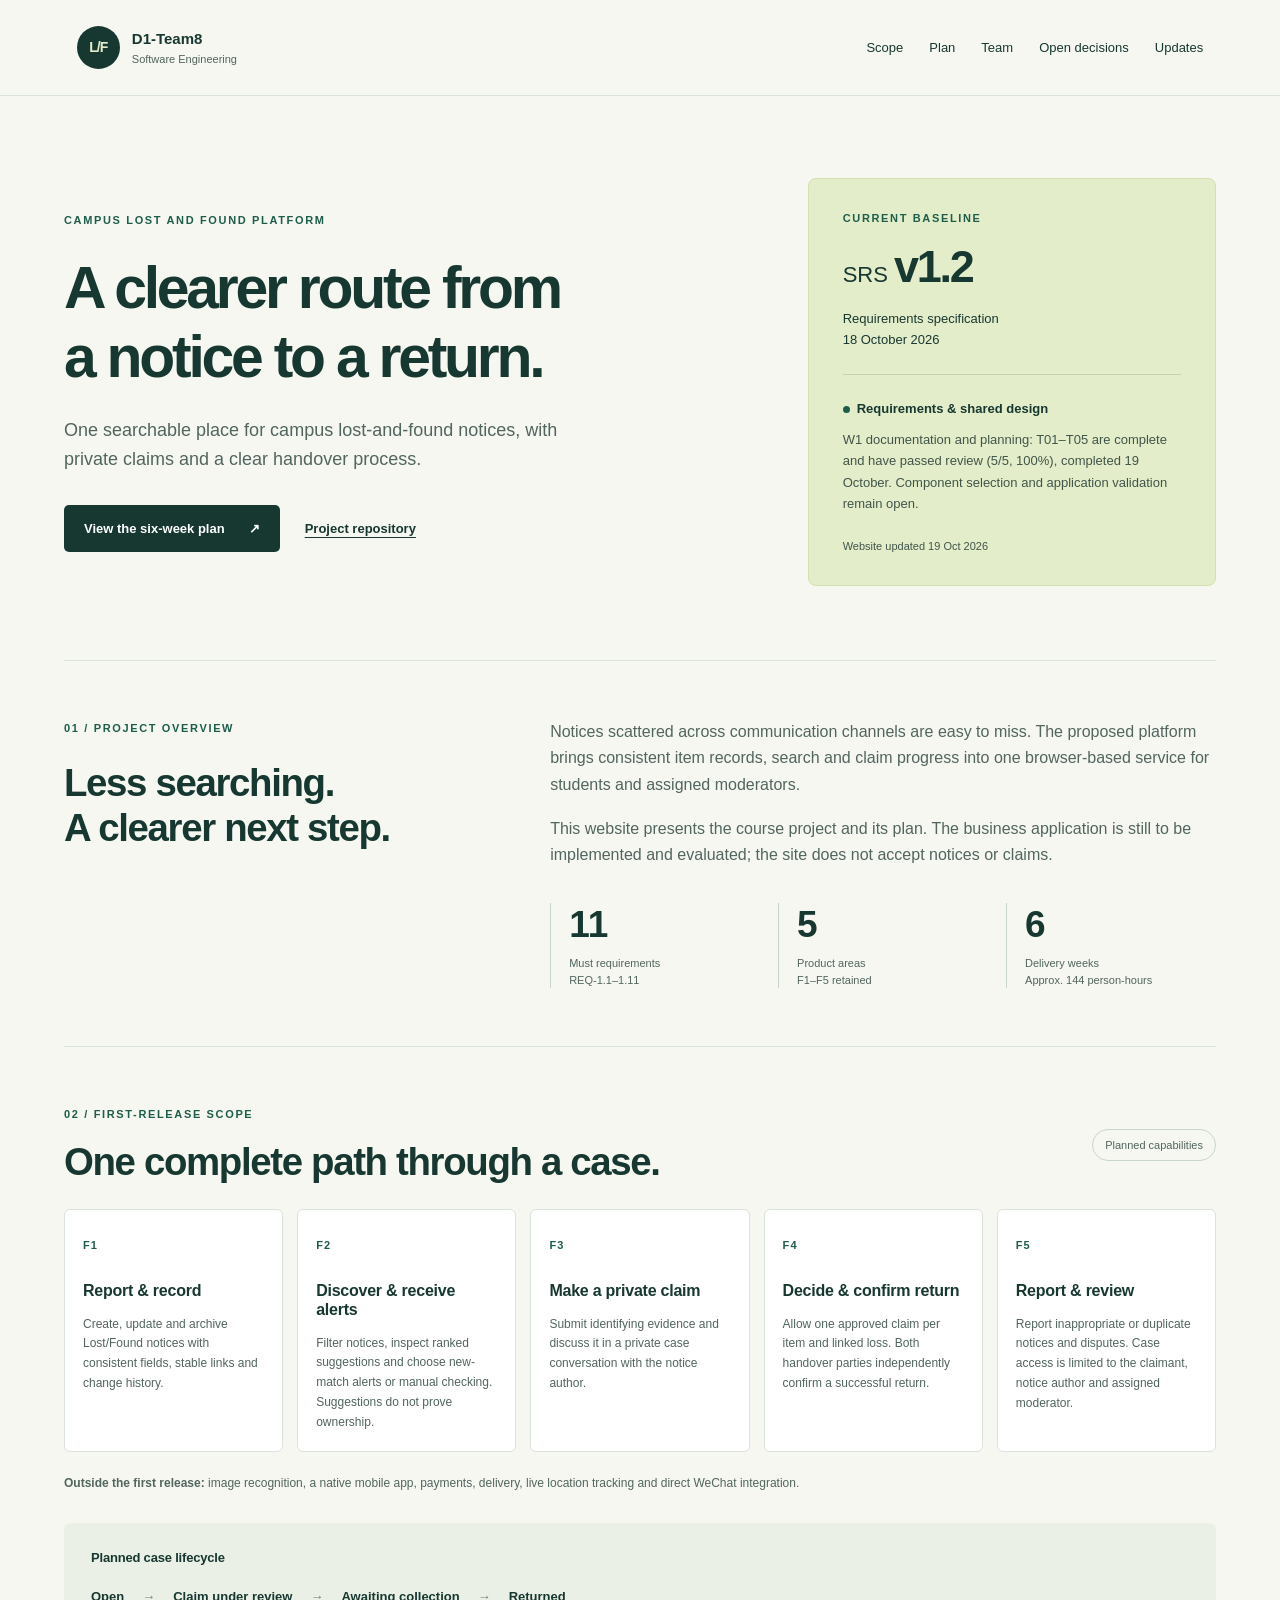
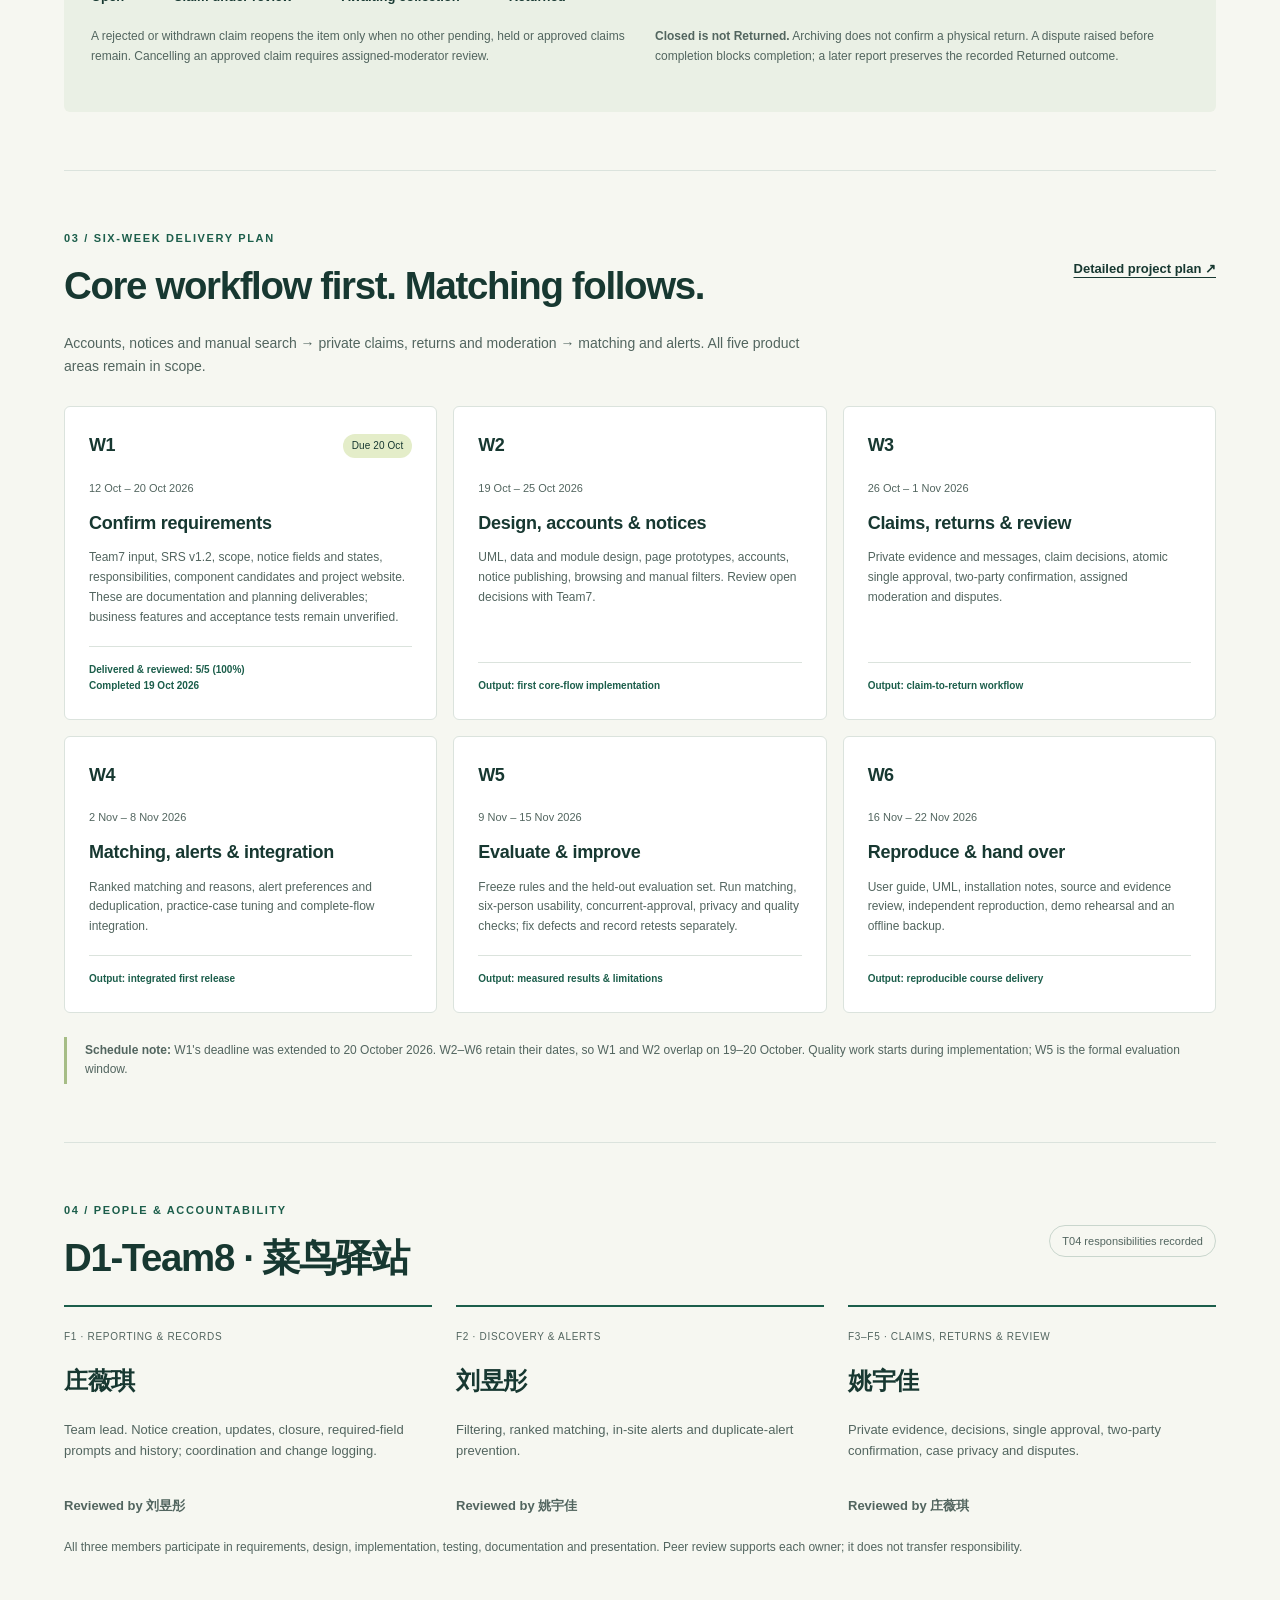
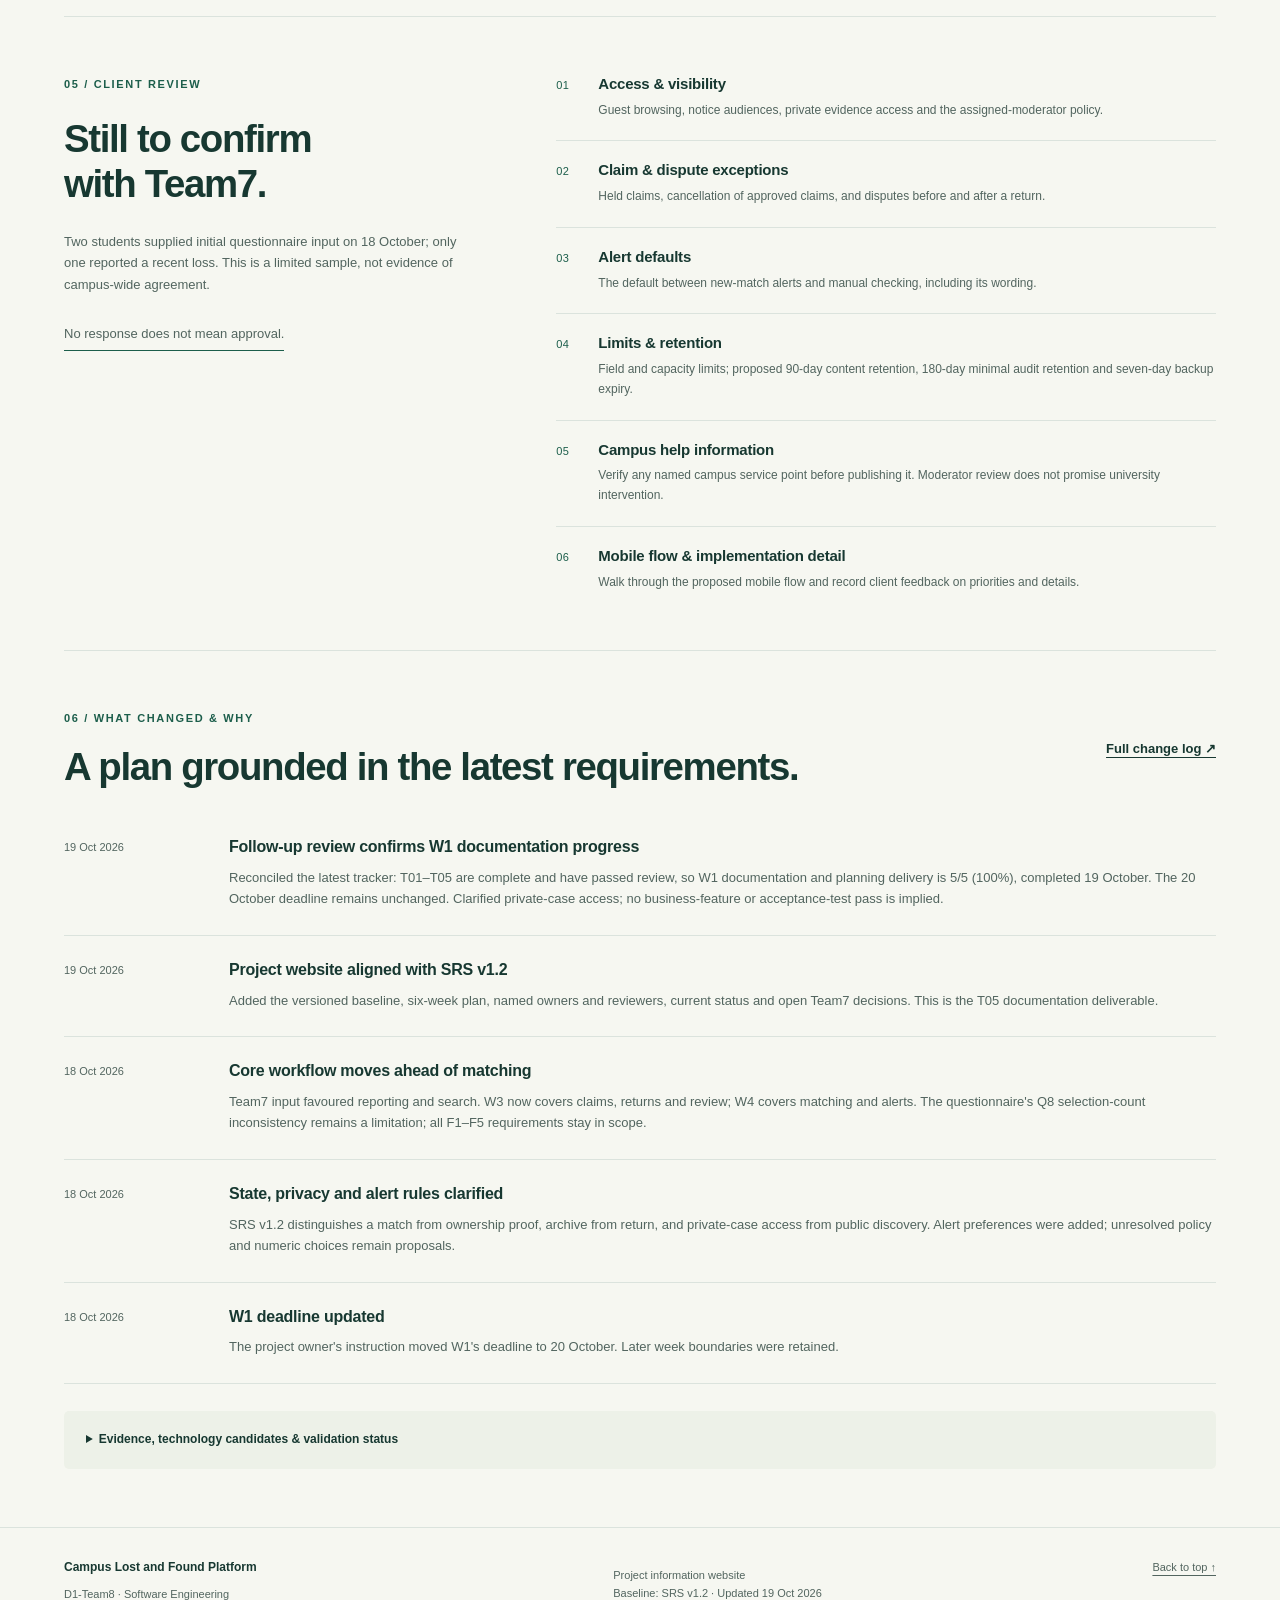
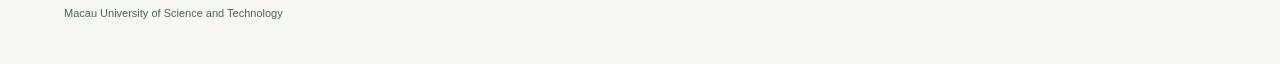
==== commit fa829ebe: "docs: review T05 and record W1 completion Clarify private-case access for both participants and the " ====
--- a/index.html
+++ b/index.html
@@ -29,7 +29,7 @@
         <p>Requirements specification<br><time datetime="2026-10-18">18 October 2026</time></p>
         <div class="baseline-divider"></div>
         <p class="status"><span class="status-dot" aria-hidden="true"></span>Requirements &amp; shared design</p>
-        <p class="small">T01–T04 documents are complete and reviewed in the progress tracker. Component selection and application validation remain open.</p>
+        <p class="small">W1 documentation and planning: T01–T05 are complete and have passed review (5/5, 100%), completed 19 October. Component selection and application validation remain open.</p>
         <p class="updated">Website updated <time datetime="2026-10-19">19 Oct 2026</time></p>
       </aside>
     </div>
@@ -53,7 +53,7 @@
       <div class="section-heading"><div><p class="eyebrow">03 / Six-week delivery plan</p><h2 id="plan-title">Core workflow first. Matching follows.</h2></div><a class="text-link" href="https://github.com/escape0007/campus-lost-and-found-platform/blob/main/docs/project-plan.md">Detailed project plan <span aria-hidden="true">↗</span></a></div>
       <p class="plan-intro">Accounts, notices and manual search → private claims, returns and moderation → matching and alerts. All five product areas remain in scope.</p>
       <div class="roadmap">
-        <article class="week"><div class="week-heading"><span class="week-number">W1</span><span class="deadline">Due 20 Oct</span></div><p class="week-date"><time datetime="2026-10-12">12 Oct</time> – <time datetime="2026-10-20">20 Oct 2026</time></p><h3>Confirm requirements</h3><p>Team7 input, SRS v1.2, scope, notice fields and states, responsibilities, component candidates and project website.</p><p class="week-output">Output: requirements &amp; planning baseline</p></article>
+        <article class="week"><div class="week-heading"><span class="week-number">W1</span><span class="deadline">Due 20 Oct</span></div><p class="week-date"><time datetime="2026-10-12">12 Oct</time> – <time datetime="2026-10-20">20 Oct 2026</time></p><h3>Confirm requirements</h3><p>Team7 input, SRS v1.2, scope, notice fields and states, responsibilities, component candidates and project website. These are documentation and planning deliverables; business features and acceptance tests remain unverified.</p><p class="week-output">Delivered &amp; reviewed: 5/5 (100%)<br>Completed <time datetime="2026-10-19">19 Oct 2026</time></p></article>
         <article class="week"><div class="week-heading"><span class="week-number">W2</span></div><p class="week-date"><time datetime="2026-10-19">19 Oct</time> – <time datetime="2026-10-25">25 Oct 2026</time></p><h3>Design, accounts &amp; notices</h3><p>UML, data and module design, page prototypes, accounts, notice publishing, browsing and manual filters. Review open decisions with Team7.</p><p class="week-output">Output: first core-flow implementation</p></article>
         <article class="week"><div class="week-heading"><span class="week-number">W3</span></div><p class="week-date"><time datetime="2026-10-26">26 Oct</time> – <time datetime="2026-11-01">1 Nov 2026</time></p><h3>Claims, returns &amp; review</h3><p>Private evidence and messages, claim decisions, atomic single approval, two-party confirmation, assigned moderation and disputes.</p><p class="week-output">Output: claim-to-return workflow</p></article>
         <article class="week"><div class="week-heading"><span class="week-number">W4</span></div><p class="week-date"><time datetime="2026-11-02">2 Nov</time> – <time datetime="2026-11-08">8 Nov 2026</time></p><h3>Matching, alerts &amp; integration</h3><p>Ranked matching and reasons, alert preferences and deduplication, practice-case tuning and complete-flow integration.</p><p class="week-output">Output: integrated first release</p></article>
@@ -77,7 +77,7 @@
     </section>
     <section class="section" id="updates" aria-labelledby="updates-title">
       <div class="section-heading"><div><p class="eyebrow">06 / What changed &amp; why</p><h2 id="updates-title">A plan grounded in the latest requirements.</h2></div><a class="text-link" href="https://github.com/escape0007/campus-lost-and-found-platform/blob/main/CHANGELOG.md">Full change log <span aria-hidden="true">↗</span></a></div>
-      <div class="changes"><article><time datetime="2026-10-19">19 Oct 2026</time><div><h3>Project website aligned with SRS v1.2</h3><p>Added the versioned baseline, six-week plan, named owners and reviewers, current status and open Team7 decisions. This is the T05 documentation deliverable.</p></div></article><article><time datetime="2026-10-18">18 Oct 2026</time><div><h3>Core workflow moves ahead of matching</h3><p>Team7 input favoured reporting and search. W3 now covers claims, returns and review; W4 covers matching and alerts. The questionnaire's Q8 selection-count inconsistency remains a limitation; all F1–F5 requirements stay in scope.</p></div></article><article><time datetime="2026-10-18">18 Oct 2026</time><div><h3>State, privacy and alert rules clarified</h3><p>SRS v1.2 distinguishes a match from ownership proof, archive from return, and private-case access from public discovery. Alert preferences were added; unresolved policy and numeric choices remain proposals.</p></div></article><article><time datetime="2026-10-18">18 Oct 2026</time><div><h3>W1 deadline updated</h3><p>The project owner's instruction moved W1's deadline to 20 October. Later week boundaries were retained.</p></div></article></div>
+      <div class="changes"><article><time datetime="2026-10-19">19 Oct 2026</time><div><h3>Follow-up review confirms W1 documentation progress</h3><p>Reconciled the latest tracker: T01–T05 are complete and have passed review, so W1 documentation and planning delivery is 5/5 (100%), completed 19 October. The 20 October deadline remains unchanged. Clarified private-case access; no business-feature or acceptance-test pass is implied.</p></div></article><article><time datetime="2026-10-19">19 Oct 2026</time><div><h3>Project website aligned with SRS v1.2</h3><p>Added the versioned baseline, six-week plan, named owners and reviewers, current status and open Team7 decisions. This is the T05 documentation deliverable.</p></div></article><article><time datetime="2026-10-18">18 Oct 2026</time><div><h3>Core workflow moves ahead of matching</h3><p>Team7 input favoured reporting and search. W3 now covers claims, returns and review; W4 covers matching and alerts. The questionnaire's Q8 selection-count inconsistency remains a limitation; all F1–F5 requirements stay in scope.</p></div></article><article><time datetime="2026-10-18">18 Oct 2026</time><div><h3>State, privacy and alert rules clarified</h3><p>SRS v1.2 distinguishes a match from ownership proof, archive from return, and private-case access from public discovery. Alert preferences were added; unresolved policy and numeric choices remain proposals.</p></div></article><article><time datetime="2026-10-18">18 Oct 2026</time><div><h3>W1 deadline updated</h3><p>The project owner's instruction moved W1's deadline to 20 October. Later week boundaries were retained.</p></div></article></div>
       <details class="evidence"><summary>Evidence, technology candidates &amp; validation status</summary><div><p><strong>Sources:</strong> Task2 User Requirements Specifications v1.2 (18 Oct 2026), the T03 shared field/state design, the T04 responsibility and reuse-candidate document, and the current project tracker. Original documents are held by the team; this public site provides a summary.</p><p><strong>Technology candidates:</strong> Java/Temurin 21, Spring Boot, Maven, Spring Security/BCrypt, Tika/Commons Imaging, PostgreSQL/JDBC and local image storage. These are candidates, not a completed selection. Versions, dependency licences, environment checks, HTTPS and backup feasibility still need validation.</p><p><strong>Future evidence:</strong> The six-person usability study, matching evaluation, performance/capacity tests, security checks and backup/restore exercise are planned. No passing result is claimed here. The reference 40 GB active storage and an estimated separate 80 GB backup volume are unmeasured proposals, not demonstrated capacity.</p></div></details>
     </section>
   </main>
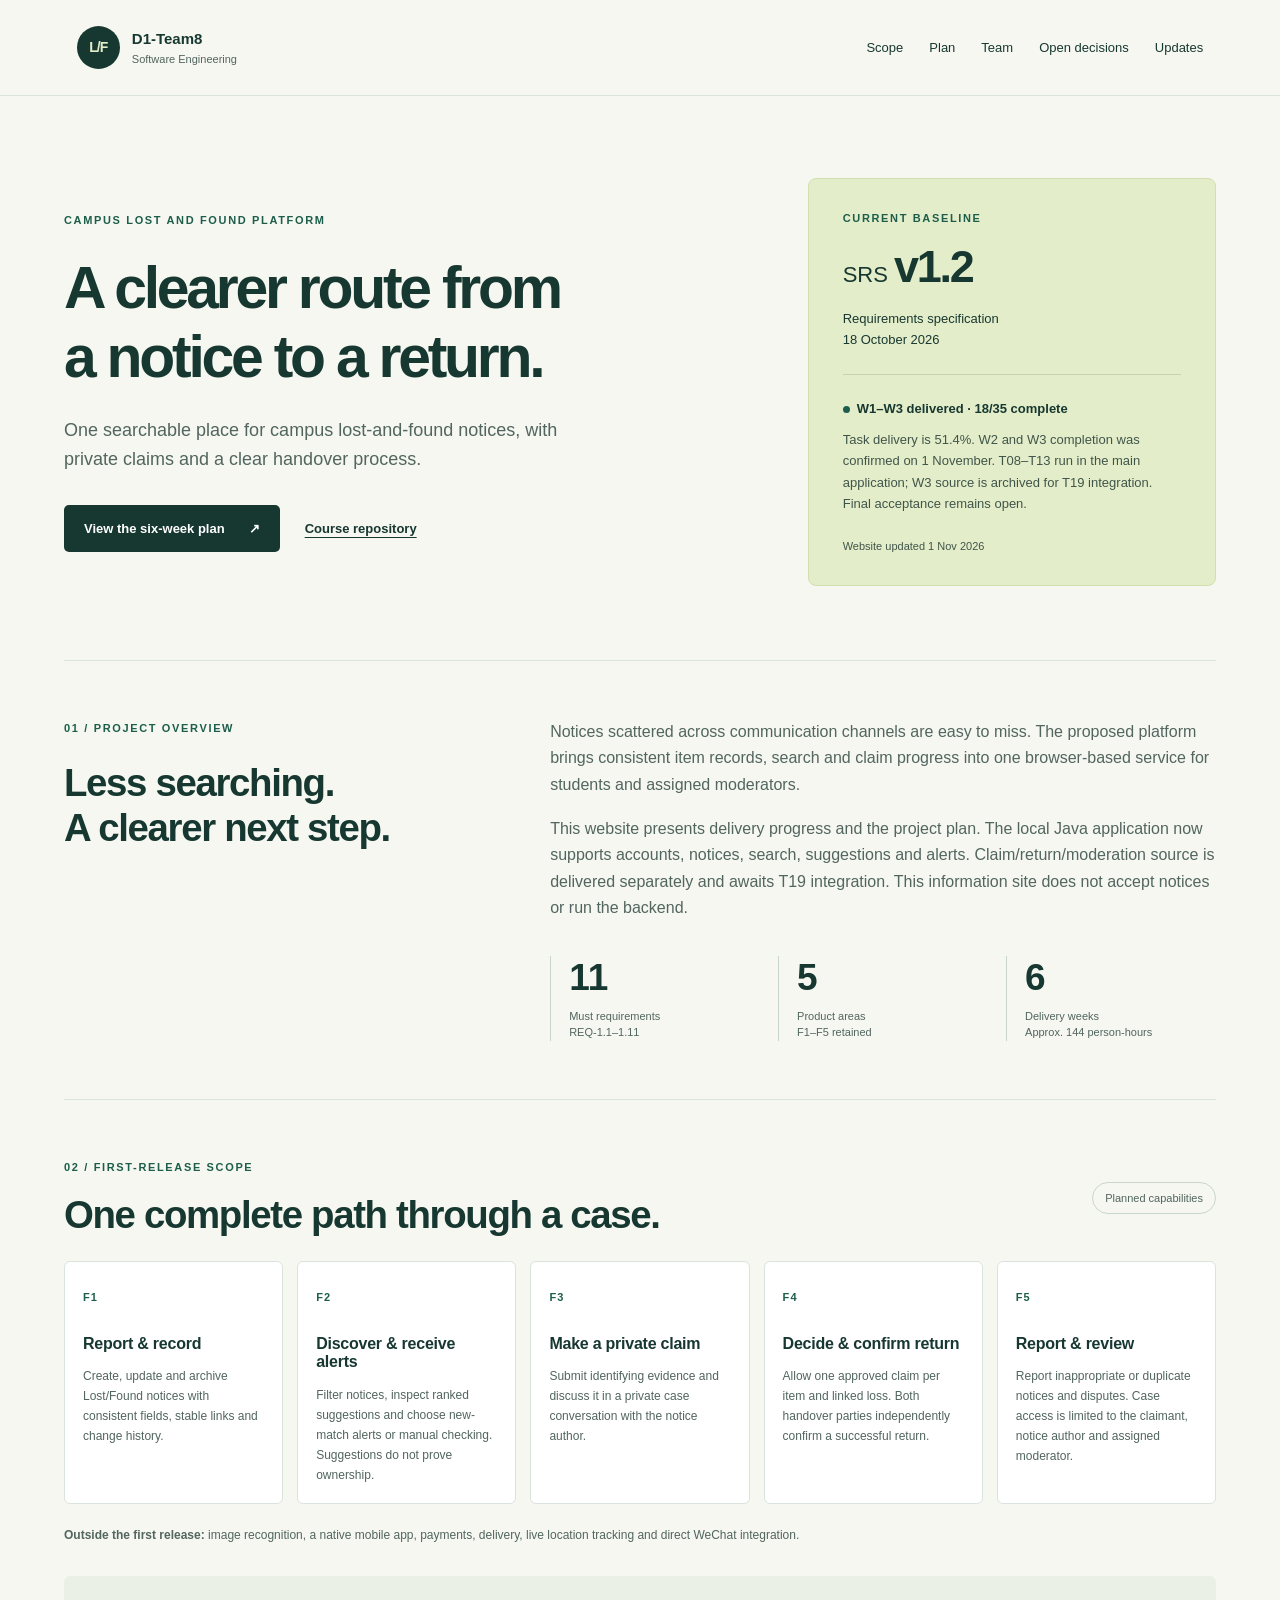
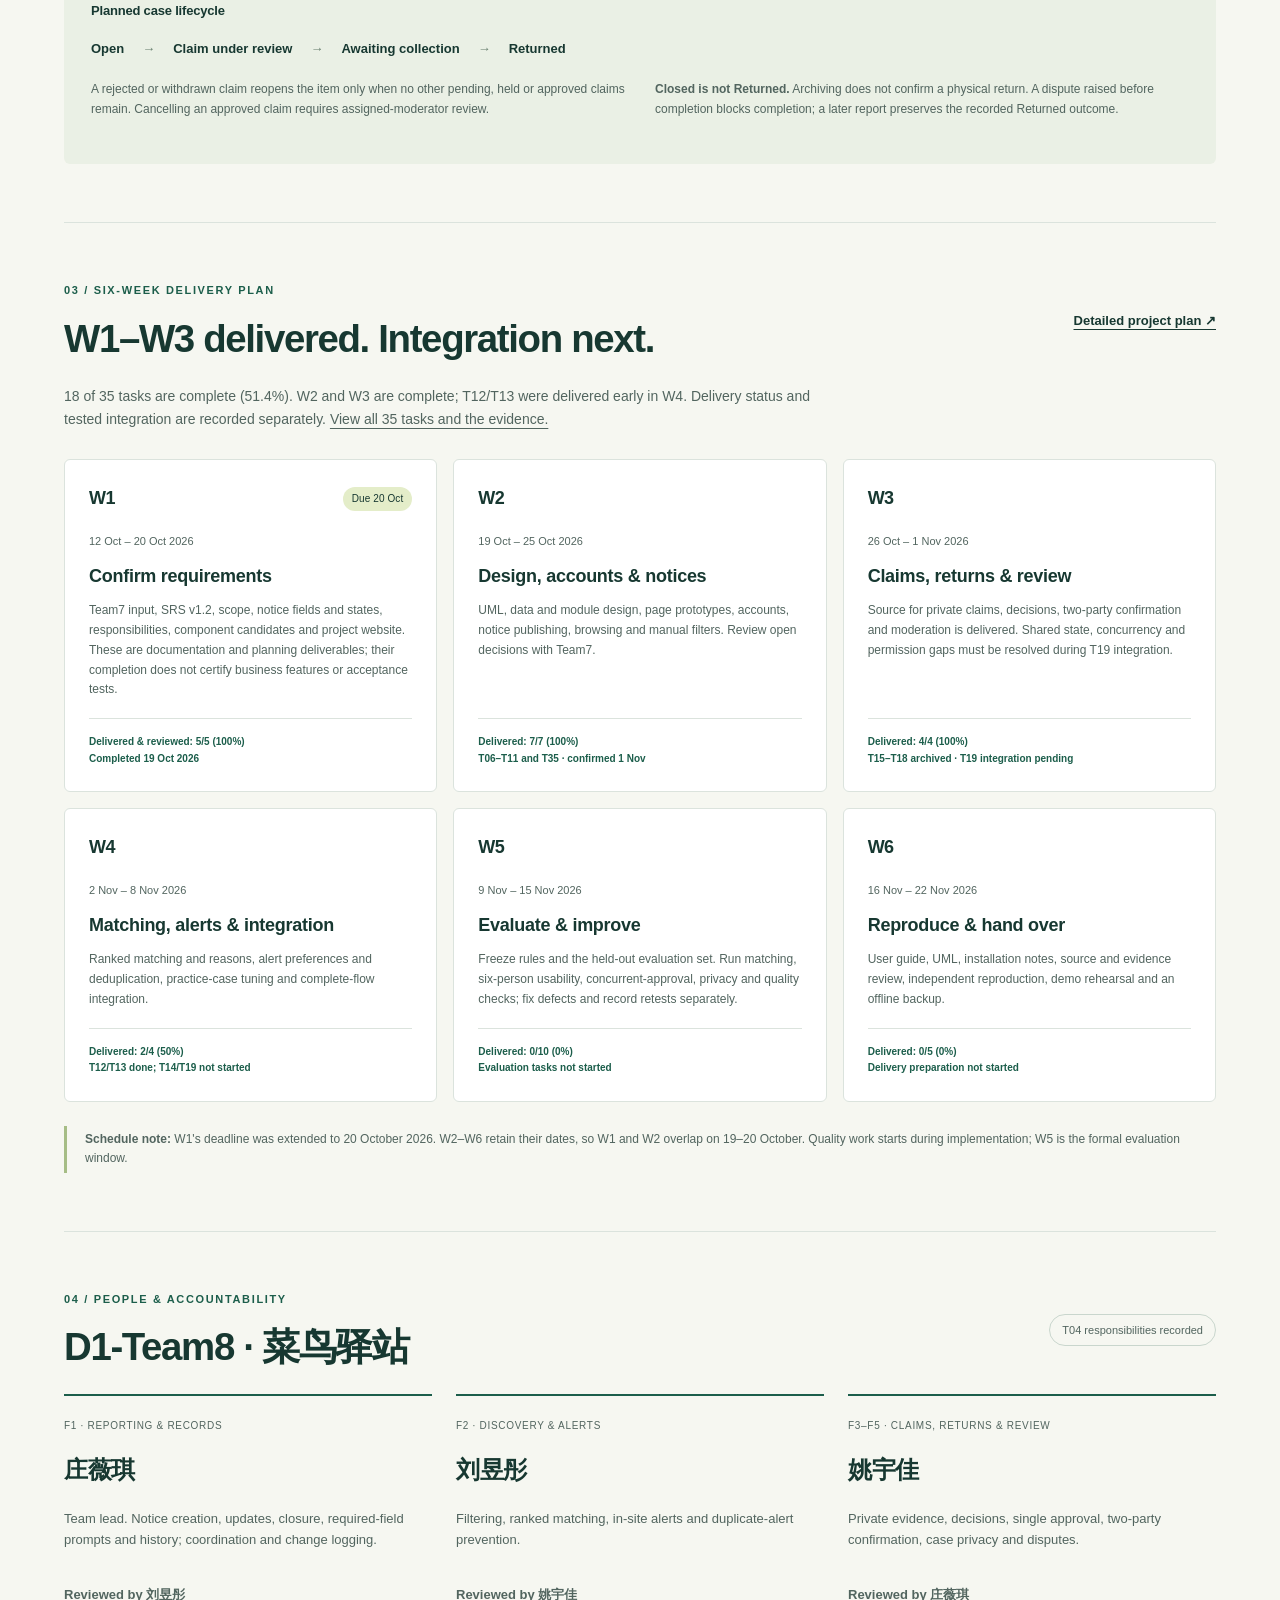
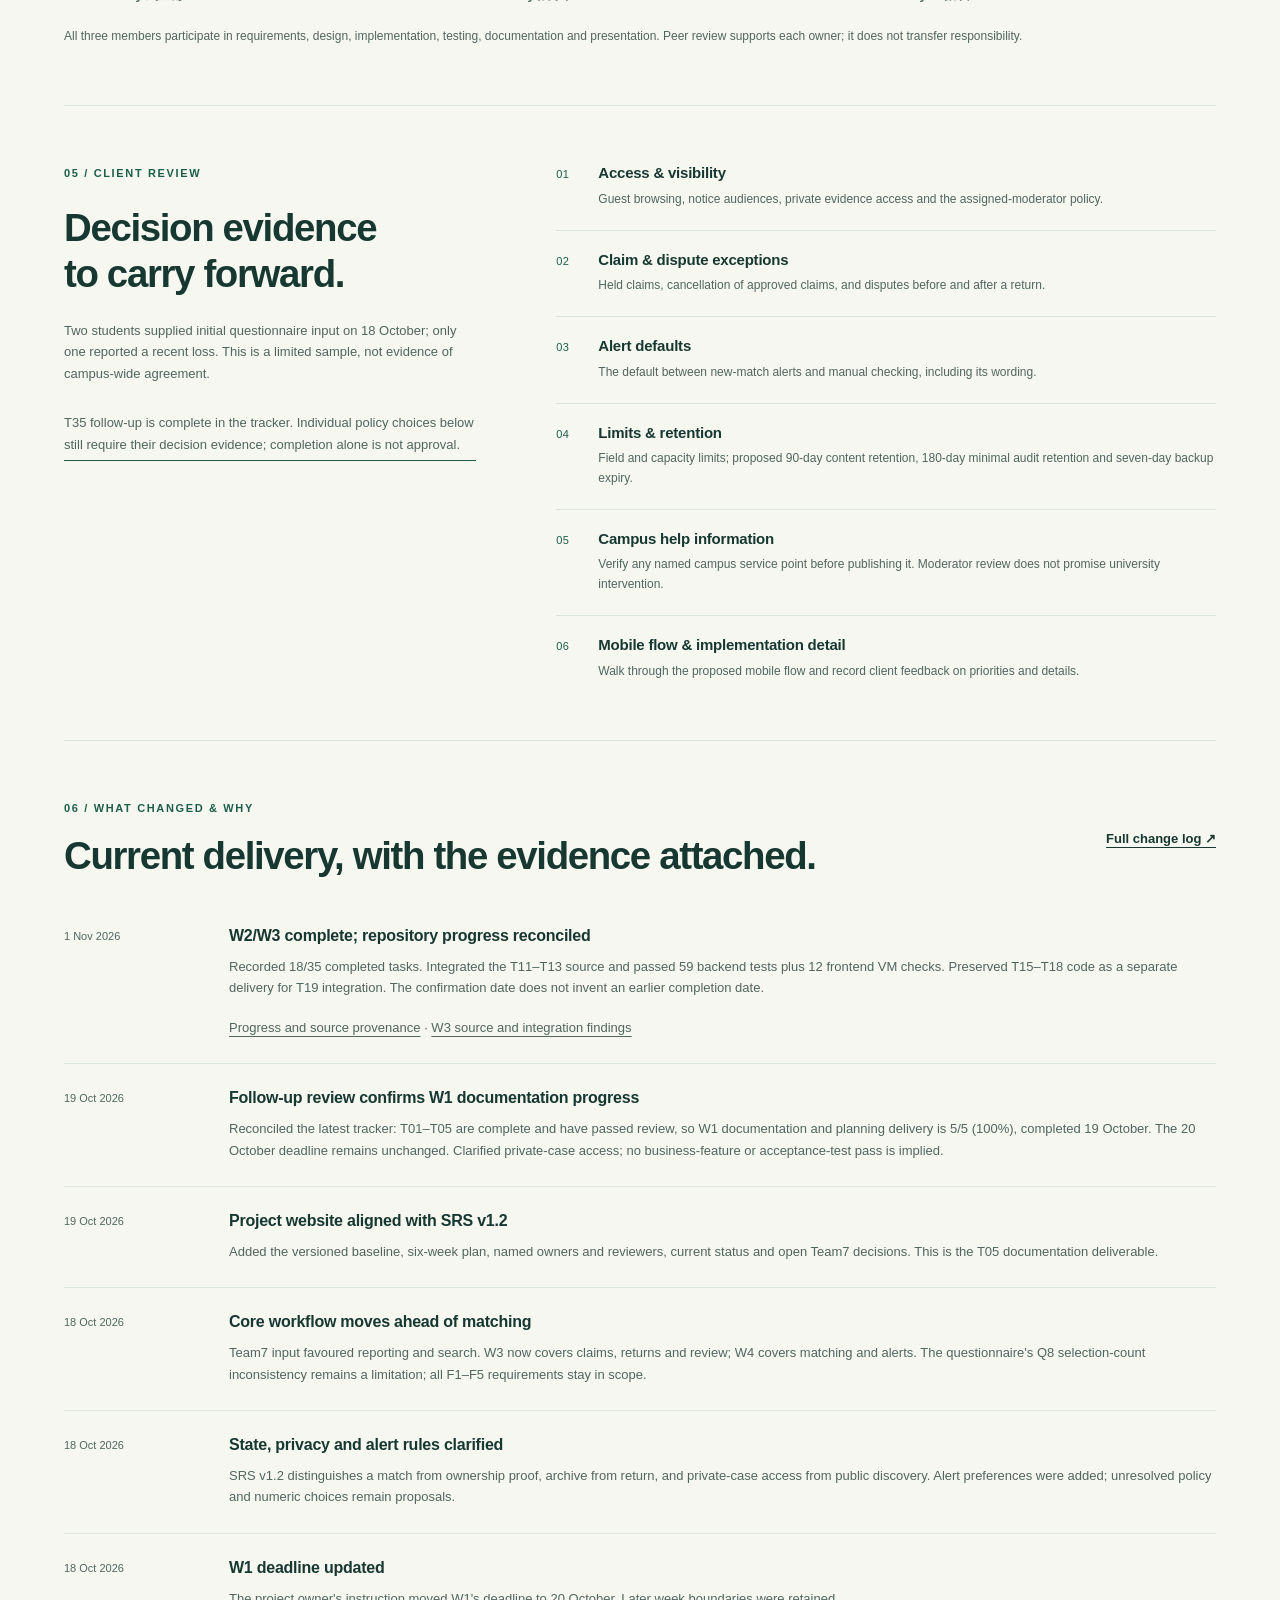
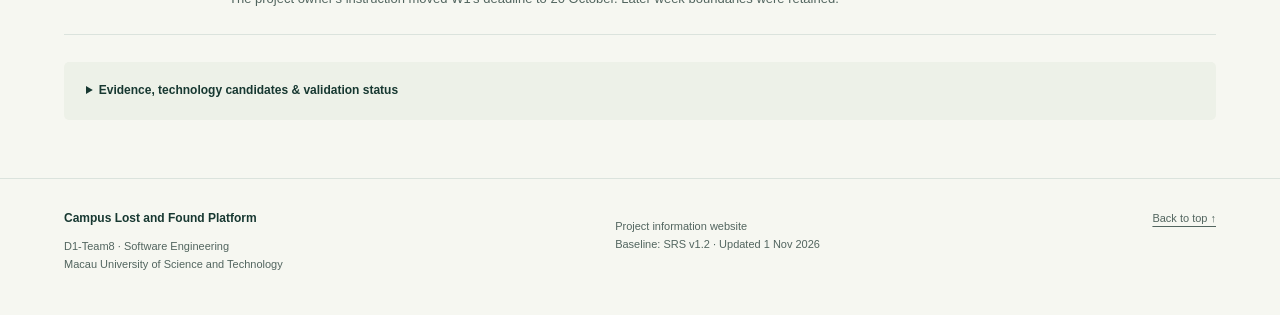
==== commit 8bde7f32: "Sync Feishu W2/W3 progress, T11–T13 application and T15–T18 source deliveries" ====
--- a/index.html
+++ b/index.html
@@ -21,21 +21,21 @@
         <p class="eyebrow">Campus Lost and Found Platform</p>
         <h1>A clearer route from<br>a notice to a return.</h1>
         <p class="lead">One searchable place for campus lost-and-found notices, with private claims and a clear handover process.</p>
-        <div class="hero-actions"><a class="button" href="#plan">View the six-week plan <span aria-hidden="true">↗</span></a><a class="text-link" href="https://github.com/escape0007/campus-lost-and-found-platform">Project repository</a></div>
+        <div class="hero-actions"><a class="button" href="#plan">View the six-week plan <span aria-hidden="true">↗</span></a><a class="text-link" href="https://github.com/MUST-Workspace/D1-team8-project">Course repository</a></div>
       </div>
       <aside class="baseline" aria-labelledby="baseline-title">
         <p class="eyebrow" id="baseline-title">Current baseline</p>
         <p class="version">SRS <strong>v1.2</strong></p>
         <p>Requirements specification<br><time datetime="2026-10-18">18 October 2026</time></p>
         <div class="baseline-divider"></div>
-        <p class="status"><span class="status-dot" aria-hidden="true"></span>Requirements &amp; shared design</p>
-        <p class="small">W1 documentation and planning: T01–T05 are complete and have passed review (5/5, 100%), completed 19 October. Component selection and application validation remain open.</p>
-        <p class="updated">Website updated <time datetime="2026-10-19">19 Oct 2026</time></p>
+        <p class="status"><span class="status-dot" aria-hidden="true"></span>W1–W3 delivered · 18/35 complete</p>
+        <p class="small">Task delivery is 51.4%. W2 and W3 completion was confirmed on 1 November. T08–T13 run in the main application; W3 source is archived for T19 integration. Final acceptance remains open.</p>
+        <p class="updated">Website updated <time datetime="2026-11-01">1 Nov 2026</time></p>
       </aside>
     </div>
     <section class="section overview" aria-labelledby="overview-title">
       <div><p class="eyebrow">01 / Project overview</p><h2 id="overview-title">Less searching.<br> A clearer next step.</h2></div>
-      <div class="section-body"><p>Notices scattered across communication channels are easy to miss. The proposed platform brings consistent item records, search and claim progress into one browser-based service for students and assigned moderators.</p><p>This website presents the course project and its plan. The business application is still to be implemented and evaluated; the site does not accept notices or claims.</p><div class="facts"><div><strong>11</strong><span>Must requirements<br>REQ-1.1–1.11</span></div><div><strong>5</strong><span>Product areas<br>F1–F5 retained</span></div><div><strong>6</strong><span>Delivery weeks<br>Approx. 144 person-hours</span></div></div></div>
+      <div class="section-body"><p>Notices scattered across communication channels are easy to miss. The proposed platform brings consistent item records, search and claim progress into one browser-based service for students and assigned moderators.</p><p>This website presents delivery progress and the project plan. The local Java application now supports accounts, notices, search, suggestions and alerts. Claim/return/moderation source is delivered separately and awaits T19 integration. This information site does not accept notices or run the backend.</p><div class="facts"><div><strong>11</strong><span>Must requirements<br>REQ-1.1–1.11</span></div><div><strong>5</strong><span>Product areas<br>F1–F5 retained</span></div><div><strong>6</strong><span>Delivery weeks<br>Approx. 144 person-hours</span></div></div></div>
     </section>
     <section class="section" id="scope" aria-labelledby="scope-title">
       <div class="section-heading"><div><p class="eyebrow">02 / First-release scope</p><h2 id="scope-title">One complete path through a case.</h2></div><span class="label">Planned capabilities</span></div>
@@ -50,15 +50,15 @@
       <div class="workflow" aria-labelledby="workflow-title"><h3 id="workflow-title">Planned case lifecycle</h3><ol><li>Open</li><li>Claim under review</li><li>Awaiting collection</li><li>Returned</li></ol><div class="workflow-notes"><p>A rejected or withdrawn claim reopens the item only when no other pending, held or approved claims remain. Cancelling an approved claim requires assigned-moderator review.</p><p><strong>Closed is not Returned.</strong> Archiving does not confirm a physical return. A dispute raised before completion blocks completion; a later report preserves the recorded Returned outcome.</p></div></div>
     </section>
     <section class="section" id="plan" aria-labelledby="plan-title">
-      <div class="section-heading"><div><p class="eyebrow">03 / Six-week delivery plan</p><h2 id="plan-title">Core workflow first. Matching follows.</h2></div><a class="text-link" href="https://github.com/escape0007/campus-lost-and-found-platform/blob/main/docs/project-plan.md">Detailed project plan <span aria-hidden="true">↗</span></a></div>
-      <p class="plan-intro">Accounts, notices and manual search → private claims, returns and moderation → matching and alerts. All five product areas remain in scope.</p>
+      <div class="section-heading"><div><p class="eyebrow">03 / Six-week delivery plan</p><h2 id="plan-title">W1–W3 delivered. Integration next.</h2></div><a class="text-link" href="https://github.com/MUST-Workspace/D1-team8-project/blob/main/docs/project-plan.md">Detailed project plan <span aria-hidden="true">↗</span></a></div>
+      <p class="plan-intro">18 of 35 tasks are complete (51.4%). W2 and W3 are complete; T12/T13 were delivered early in W4. Delivery status and tested integration are recorded separately. <a href="https://github.com/MUST-Workspace/D1-team8-project/blob/main/docs/progress-2026-11-01.md">View all 35 tasks and the evidence.</a></p>
       <div class="roadmap">
-        <article class="week"><div class="week-heading"><span class="week-number">W1</span><span class="deadline">Due 20 Oct</span></div><p class="week-date"><time datetime="2026-10-12">12 Oct</time> – <time datetime="2026-10-20">20 Oct 2026</time></p><h3>Confirm requirements</h3><p>Team7 input, SRS v1.2, scope, notice fields and states, responsibilities, component candidates and project website. These are documentation and planning deliverables; business features and acceptance tests remain unverified.</p><p class="week-output">Delivered &amp; reviewed: 5/5 (100%)<br>Completed <time datetime="2026-10-19">19 Oct 2026</time></p></article>
-        <article class="week"><div class="week-heading"><span class="week-number">W2</span></div><p class="week-date"><time datetime="2026-10-19">19 Oct</time> – <time datetime="2026-10-25">25 Oct 2026</time></p><h3>Design, accounts &amp; notices</h3><p>UML, data and module design, page prototypes, accounts, notice publishing, browsing and manual filters. Review open decisions with Team7.</p><p class="week-output">Output: first core-flow implementation</p></article>
-        <article class="week"><div class="week-heading"><span class="week-number">W3</span></div><p class="week-date"><time datetime="2026-10-26">26 Oct</time> – <time datetime="2026-11-01">1 Nov 2026</time></p><h3>Claims, returns &amp; review</h3><p>Private evidence and messages, claim decisions, atomic single approval, two-party confirmation, assigned moderation and disputes.</p><p class="week-output">Output: claim-to-return workflow</p></article>
-        <article class="week"><div class="week-heading"><span class="week-number">W4</span></div><p class="week-date"><time datetime="2026-11-02">2 Nov</time> – <time datetime="2026-11-08">8 Nov 2026</time></p><h3>Matching, alerts &amp; integration</h3><p>Ranked matching and reasons, alert preferences and deduplication, practice-case tuning and complete-flow integration.</p><p class="week-output">Output: integrated first release</p></article>
-        <article class="week"><div class="week-heading"><span class="week-number">W5</span></div><p class="week-date"><time datetime="2026-11-09">9 Nov</time> – <time datetime="2026-11-15">15 Nov 2026</time></p><h3>Evaluate &amp; improve</h3><p>Freeze rules and the held-out evaluation set. Run matching, six-person usability, concurrent-approval, privacy and quality checks; fix defects and record retests separately.</p><p class="week-output">Output: measured results &amp; limitations</p></article>
-        <article class="week"><div class="week-heading"><span class="week-number">W6</span></div><p class="week-date"><time datetime="2026-11-16">16 Nov</time> – <time datetime="2026-11-22">22 Nov 2026</time></p><h3>Reproduce &amp; hand over</h3><p>User guide, UML, installation notes, source and evidence review, independent reproduction, demo rehearsal and an offline backup.</p><p class="week-output">Output: reproducible course delivery</p></article>
+        <article class="week"><div class="week-heading"><span class="week-number">W1</span><span class="deadline">Due 20 Oct</span></div><p class="week-date"><time datetime="2026-10-12">12 Oct</time> – <time datetime="2026-10-20">20 Oct 2026</time></p><h3>Confirm requirements</h3><p>Team7 input, SRS v1.2, scope, notice fields and states, responsibilities, component candidates and project website. These are documentation and planning deliverables; their completion does not certify business features or acceptance tests.</p><p class="week-output">Delivered &amp; reviewed: 5/5 (100%)<br>Completed <time datetime="2026-10-19">19 Oct 2026</time></p></article>
+        <article class="week"><div class="week-heading"><span class="week-number">W2</span></div><p class="week-date"><time datetime="2026-10-19">19 Oct</time> – <time datetime="2026-10-25">25 Oct 2026</time></p><h3>Design, accounts &amp; notices</h3><p>UML, data and module design, page prototypes, accounts, notice publishing, browsing and manual filters. Review open decisions with Team7.</p><p class="week-output">Delivered: 7/7 (100%)<br>T06–T11 and T35 · confirmed 1 Nov</p></article>
+        <article class="week"><div class="week-heading"><span class="week-number">W3</span></div><p class="week-date"><time datetime="2026-10-26">26 Oct</time> – <time datetime="2026-11-01">1 Nov 2026</time></p><h3>Claims, returns &amp; review</h3><p>Source for private claims, decisions, two-party confirmation and moderation is delivered. Shared state, concurrency and permission gaps must be resolved during T19 integration.</p><p class="week-output">Delivered: 4/4 (100%)<br>T15–T18 archived · T19 integration pending</p></article>
+        <article class="week"><div class="week-heading"><span class="week-number">W4</span></div><p class="week-date"><time datetime="2026-11-02">2 Nov</time> – <time datetime="2026-11-08">8 Nov 2026</time></p><h3>Matching, alerts &amp; integration</h3><p>Ranked matching and reasons, alert preferences and deduplication, practice-case tuning and complete-flow integration.</p><p class="week-output">Delivered: 2/4 (50%)<br>T12/T13 done; T14/T19 not started</p></article>
+        <article class="week"><div class="week-heading"><span class="week-number">W5</span></div><p class="week-date"><time datetime="2026-11-09">9 Nov</time> – <time datetime="2026-11-15">15 Nov 2026</time></p><h3>Evaluate &amp; improve</h3><p>Freeze rules and the held-out evaluation set. Run matching, six-person usability, concurrent-approval, privacy and quality checks; fix defects and record retests separately.</p><p class="week-output">Delivered: 0/10 (0%)<br>Evaluation tasks not started</p></article>
+        <article class="week"><div class="week-heading"><span class="week-number">W6</span></div><p class="week-date"><time datetime="2026-11-16">16 Nov</time> – <time datetime="2026-11-22">22 Nov 2026</time></p><h3>Reproduce &amp; hand over</h3><p>User guide, UML, installation notes, source and evidence review, independent reproduction, demo rehearsal and an offline backup.</p><p class="week-output">Delivered: 0/5 (0%)<br>Delivery preparation not started</p></article>
       </div>
       <p class="plan-note"><strong>Schedule note:</strong> W1's deadline was extended to <time datetime="2026-10-20">20 October 2026</time>. W2–W6 retain their dates, so W1 and W2 overlap on 19–20 October. Quality work starts during implementation; W5 is the formal evaluation window.</p>
     </section>
@@ -72,15 +72,15 @@
       <p class="scope-note">All three members participate in requirements, design, implementation, testing, documentation and presentation. Peer review supports each owner; it does not transfer responsibility.</p>
     </section>
     <section class="section decisions" id="decisions" aria-labelledby="decisions-title">
-      <div><p class="eyebrow">05 / Client review</p><h2 id="decisions-title">Still to confirm<br> with Team7.</h2><p>Two students supplied initial questionnaire input on 18 October; only one reported a recent loss. This is a limited sample, not evidence of campus-wide agreement.</p><p class="decision-note">No response does not mean approval.</p></div>
+      <div><p class="eyebrow">05 / Client review</p><h2 id="decisions-title">Decision evidence<br> to carry forward.</h2><p>Two students supplied initial questionnaire input on 18 October; only one reported a recent loss. This is a limited sample, not evidence of campus-wide agreement.</p><p class="decision-note">T35 follow-up is complete in the tracker. Individual policy choices below still require their decision evidence; completion alone is not approval.</p></div>
       <ol class="decision-list"><li><h3>Access &amp; visibility</h3><p>Guest browsing, notice audiences, private evidence access and the assigned-moderator policy.</p></li><li><h3>Claim &amp; dispute exceptions</h3><p>Held claims, cancellation of approved claims, and disputes before and after a return.</p></li><li><h3>Alert defaults</h3><p>The default between new-match alerts and manual checking, including its wording.</p></li><li><h3>Limits &amp; retention</h3><p>Field and capacity limits; proposed 90-day content retention, 180-day minimal audit retention and seven-day backup expiry.</p></li><li><h3>Campus help information</h3><p>Verify any named campus service point before publishing it. Moderator review does not promise university intervention.</p></li><li><h3>Mobile flow &amp; implementation detail</h3><p>Walk through the proposed mobile flow and record client feedback on priorities and details.</p></li></ol>
     </section>
     <section class="section" id="updates" aria-labelledby="updates-title">
-      <div class="section-heading"><div><p class="eyebrow">06 / What changed &amp; why</p><h2 id="updates-title">A plan grounded in the latest requirements.</h2></div><a class="text-link" href="https://github.com/escape0007/campus-lost-and-found-platform/blob/main/CHANGELOG.md">Full change log <span aria-hidden="true">↗</span></a></div>
-      <div class="changes"><article><time datetime="2026-10-19">19 Oct 2026</time><div><h3>Follow-up review confirms W1 documentation progress</h3><p>Reconciled the latest tracker: T01–T05 are complete and have passed review, so W1 documentation and planning delivery is 5/5 (100%), completed 19 October. The 20 October deadline remains unchanged. Clarified private-case access; no business-feature or acceptance-test pass is implied.</p></div></article><article><time datetime="2026-10-19">19 Oct 2026</time><div><h3>Project website aligned with SRS v1.2</h3><p>Added the versioned baseline, six-week plan, named owners and reviewers, current status and open Team7 decisions. This is the T05 documentation deliverable.</p></div></article><article><time datetime="2026-10-18">18 Oct 2026</time><div><h3>Core workflow moves ahead of matching</h3><p>Team7 input favoured reporting and search. W3 now covers claims, returns and review; W4 covers matching and alerts. The questionnaire's Q8 selection-count inconsistency remains a limitation; all F1–F5 requirements stay in scope.</p></div></article><article><time datetime="2026-10-18">18 Oct 2026</time><div><h3>State, privacy and alert rules clarified</h3><p>SRS v1.2 distinguishes a match from ownership proof, archive from return, and private-case access from public discovery. Alert preferences were added; unresolved policy and numeric choices remain proposals.</p></div></article><article><time datetime="2026-10-18">18 Oct 2026</time><div><h3>W1 deadline updated</h3><p>The project owner's instruction moved W1's deadline to 20 October. Later week boundaries were retained.</p></div></article></div>
-      <details class="evidence"><summary>Evidence, technology candidates &amp; validation status</summary><div><p><strong>Sources:</strong> Task2 User Requirements Specifications v1.2 (18 Oct 2026), the T03 shared field/state design, the T04 responsibility and reuse-candidate document, and the current project tracker. Original documents are held by the team; this public site provides a summary.</p><p><strong>Technology candidates:</strong> Java/Temurin 21, Spring Boot, Maven, Spring Security/BCrypt, Tika/Commons Imaging, PostgreSQL/JDBC and local image storage. These are candidates, not a completed selection. Versions, dependency licences, environment checks, HTTPS and backup feasibility still need validation.</p><p><strong>Future evidence:</strong> The six-person usability study, matching evaluation, performance/capacity tests, security checks and backup/restore exercise are planned. No passing result is claimed here. The reference 40 GB active storage and an estimated separate 80 GB backup volume are unmeasured proposals, not demonstrated capacity.</p></div></details>
+      <div class="section-heading"><div><p class="eyebrow">06 / What changed &amp; why</p><h2 id="updates-title">Current delivery, with the evidence attached.</h2></div><a class="text-link" href="https://github.com/MUST-Workspace/D1-team8-project/blob/main/CHANGELOG.md">Full change log <span aria-hidden="true">↗</span></a></div>
+      <div class="changes"><article><time datetime="2026-11-01">1 Nov 2026</time><div><h3>W2/W3 complete; repository progress reconciled</h3><p>Recorded 18/35 completed tasks. Integrated the T11–T13 source and passed 59 backend tests plus 12 frontend VM checks. Preserved T15–T18 code as a separate delivery for T19 integration. The confirmation date does not invent an earlier completion date.</p><p><a href="https://github.com/MUST-Workspace/D1-team8-project/blob/main/docs/progress-2026-11-01.md">Progress and source provenance</a> · <a href="https://github.com/MUST-Workspace/D1-team8-project/tree/main/submissions/t15-t18">W3 source and integration findings</a></p></div></article><article><time datetime="2026-10-19">19 Oct 2026</time><div><h3>Follow-up review confirms W1 documentation progress</h3><p>Reconciled the latest tracker: T01–T05 are complete and have passed review, so W1 documentation and planning delivery is 5/5 (100%), completed 19 October. The 20 October deadline remains unchanged. Clarified private-case access; no business-feature or acceptance-test pass is implied.</p></div></article><article><time datetime="2026-10-19">19 Oct 2026</time><div><h3>Project website aligned with SRS v1.2</h3><p>Added the versioned baseline, six-week plan, named owners and reviewers, current status and open Team7 decisions. This is the T05 documentation deliverable.</p></div></article><article><time datetime="2026-10-18">18 Oct 2026</time><div><h3>Core workflow moves ahead of matching</h3><p>Team7 input favoured reporting and search. W3 now covers claims, returns and review; W4 covers matching and alerts. The questionnaire's Q8 selection-count inconsistency remains a limitation; all F1–F5 requirements stay in scope.</p></div></article><article><time datetime="2026-10-18">18 Oct 2026</time><div><h3>State, privacy and alert rules clarified</h3><p>SRS v1.2 distinguishes a match from ownership proof, archive from return, and private-case access from public discovery. Alert preferences were added; unresolved policy and numeric choices remain proposals.</p></div></article><article><time datetime="2026-10-18">18 Oct 2026</time><div><h3>W1 deadline updated</h3><p>The project owner's instruction moved W1's deadline to 20 October. Later week boundaries were retained.</p></div></article></div>
+      <details class="evidence"><summary>Evidence, technology candidates &amp; validation status</summary><div><p><strong>Sources:</strong> Task2 SRS v1.2 (18 Oct 2026), T03/T04 design records, the current Feishu task tracker, the owner’s W2/W3 completion confirmation on 1 Nov, and T11–T18 source attachments. This public summary omits private course records and internal links.</p><p><strong>Verified main application:</strong> Java compiler release 21 on JDK 25.0.2, Spring Boot 3.5.16, Maven 3.9.16, Spring Security/BCrypt and JDBC/H2. The 1 Nov build passed 59 backend tests and 12 frontend VM scenarios. PostgreSQL, a Java 21 runtime, deployment and backup/restore still require verification.</p><p><strong>Future evidence:</strong> The six-person usability study, matching evaluation, performance/capacity tests, security checks and backup/restore exercise are planned. Those protocols have not been replaced by the automated regression results. The reference 40 GB active storage and an estimated separate 80 GB backup volume are unmeasured proposals, not demonstrated capacity.</p></div></details>
     </section>
   </main>
-  <footer><div><strong>Campus Lost and Found Platform</strong><p>D1-Team8 · Software Engineering<br>Macau University of Science and Technology</p></div><p>Project information website<br>Baseline: SRS v1.2 · Updated 19 Oct 2026</p><a href="#top">Back to top ↑</a></footer>
+  <footer><div><strong>Campus Lost and Found Platform</strong><p>D1-Team8 · Software Engineering<br>Macau University of Science and Technology</p></div><p>Project information website<br>Baseline: SRS v1.2 · Updated 1 Nov 2026</p><a href="#top">Back to top ↑</a></footer>
 </body>
 </html>
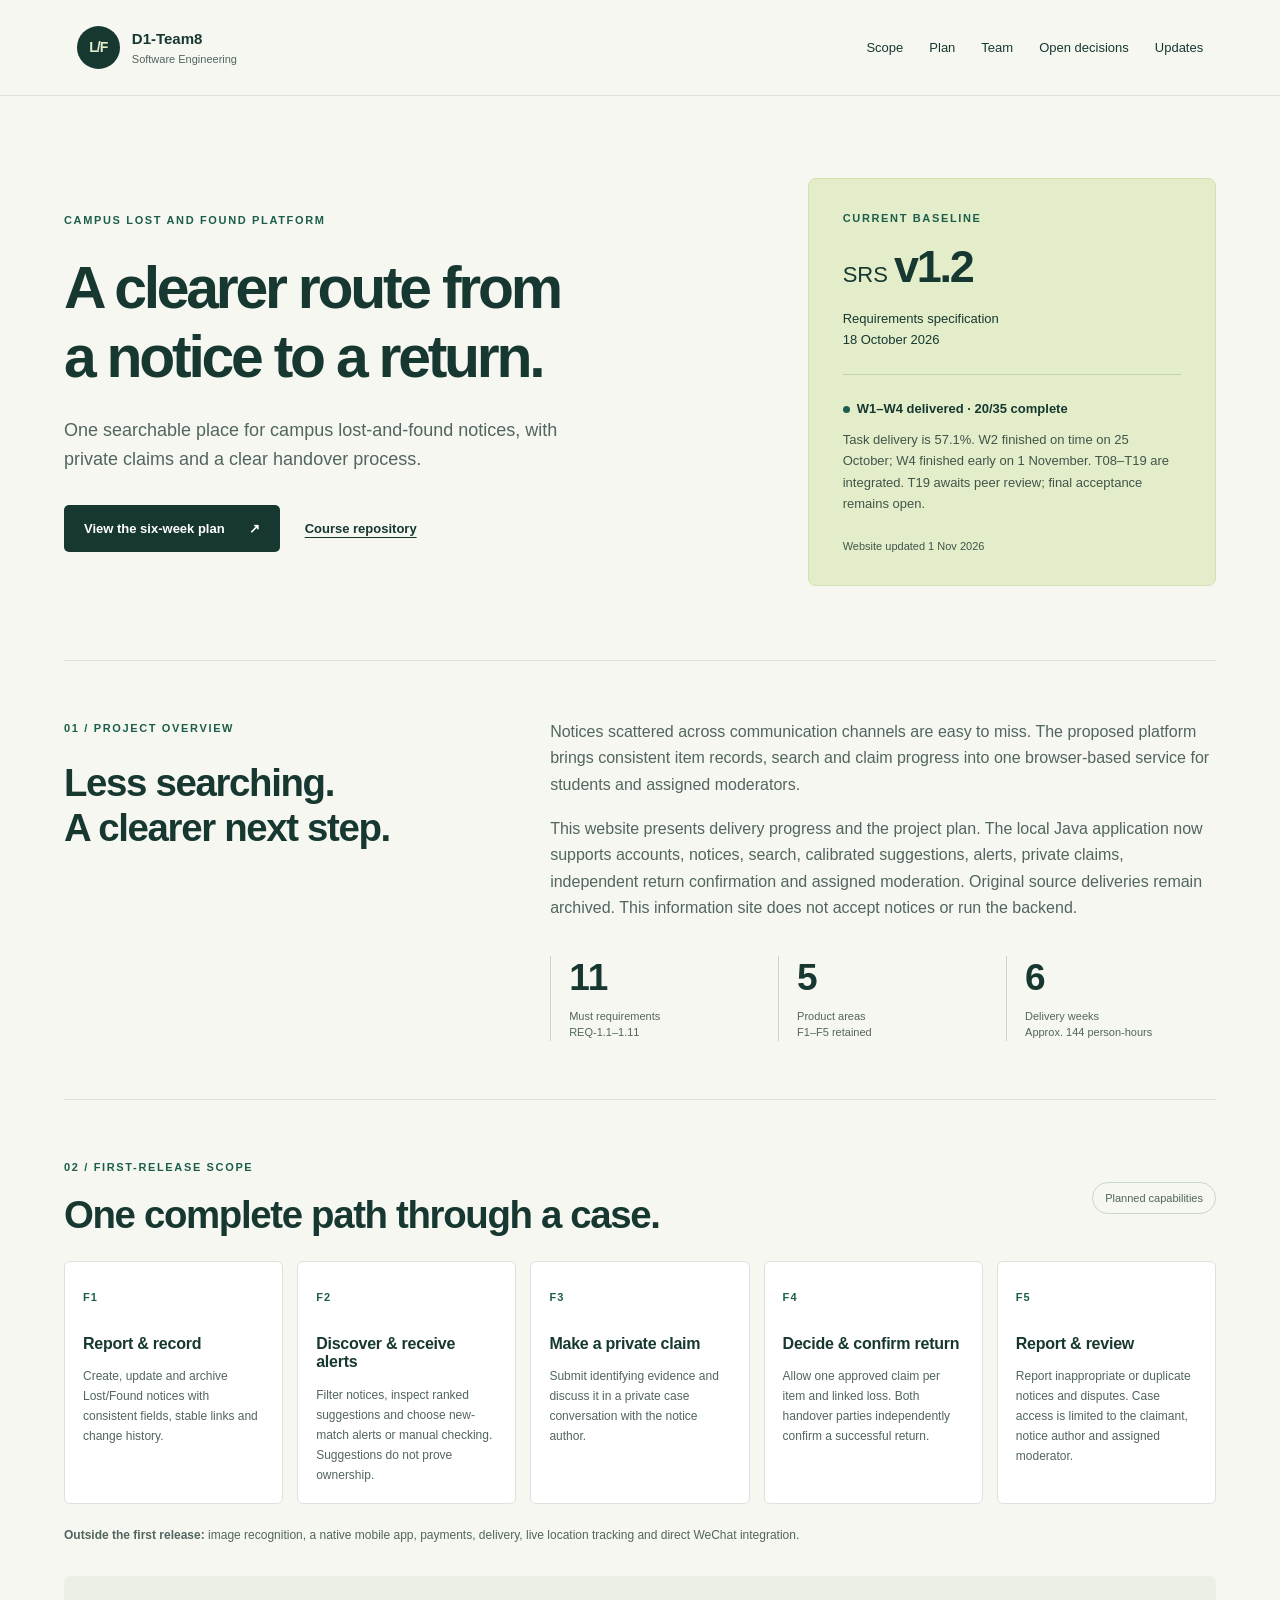
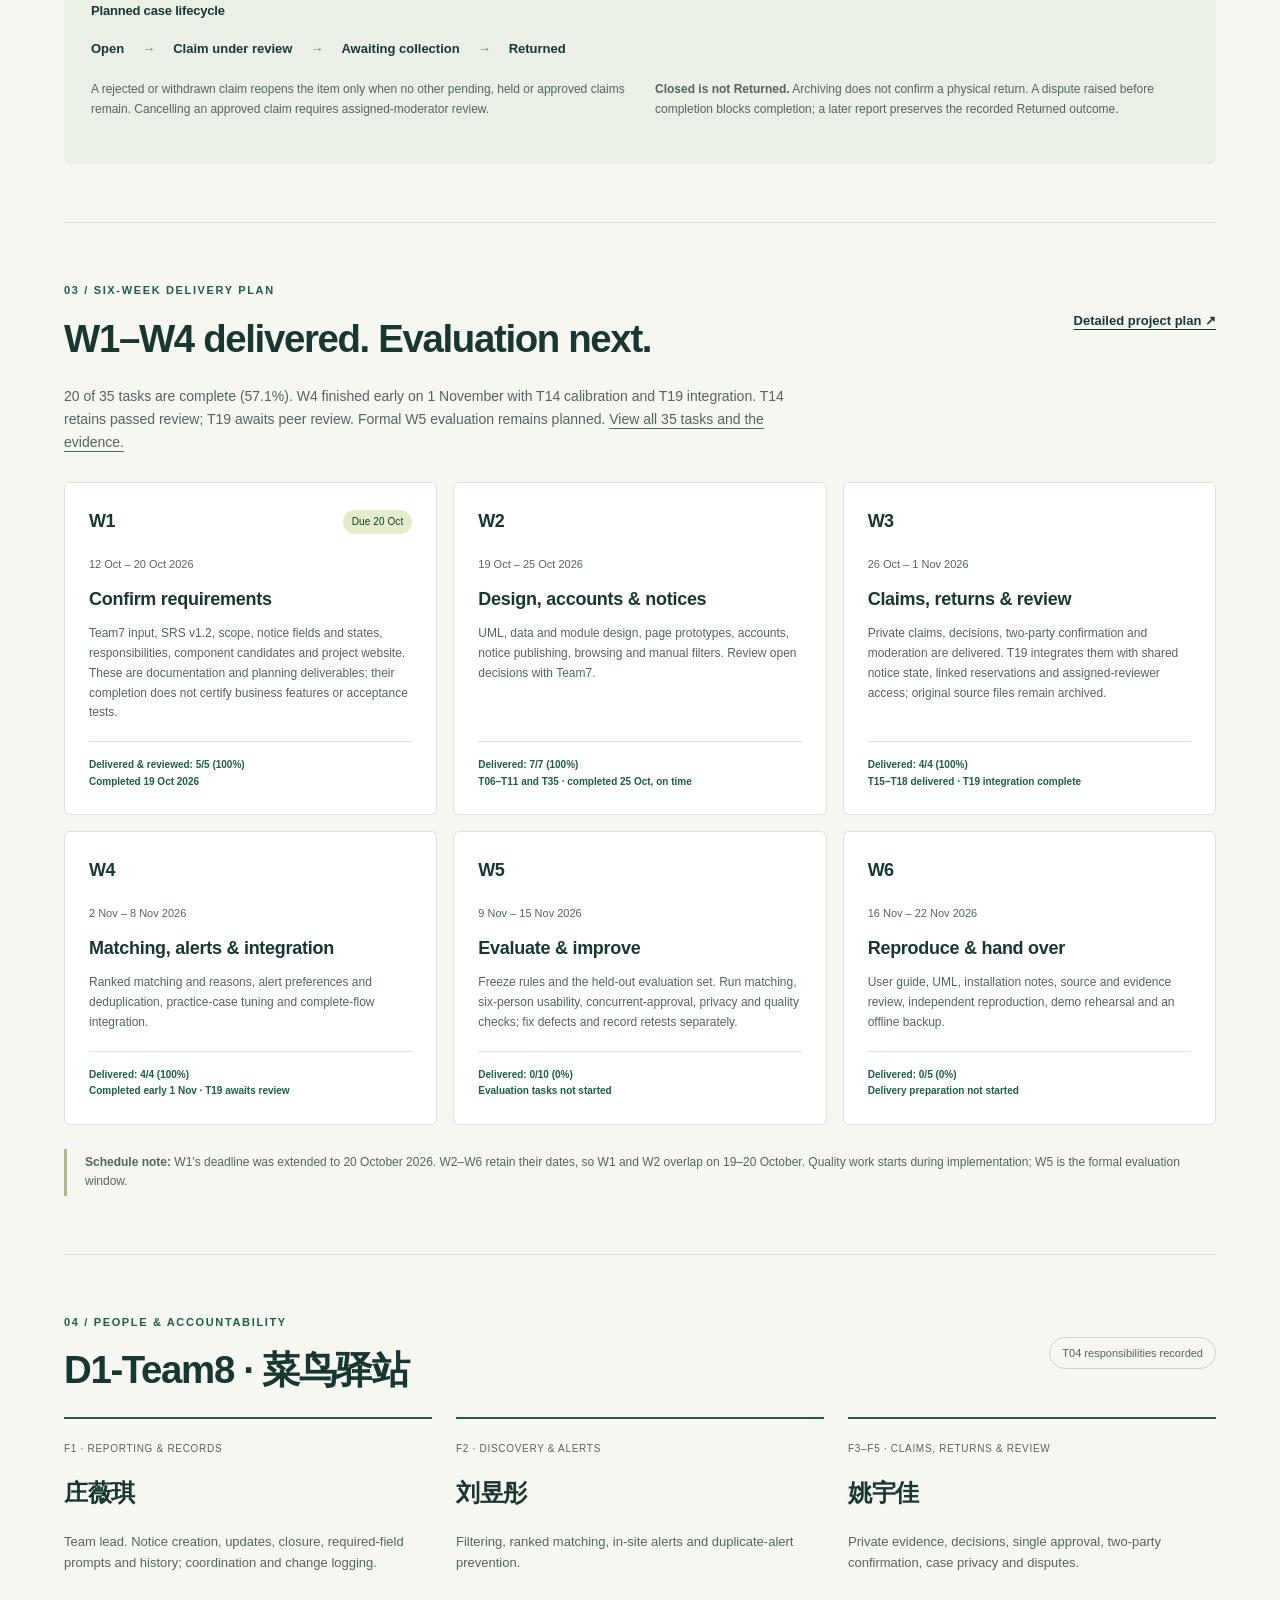
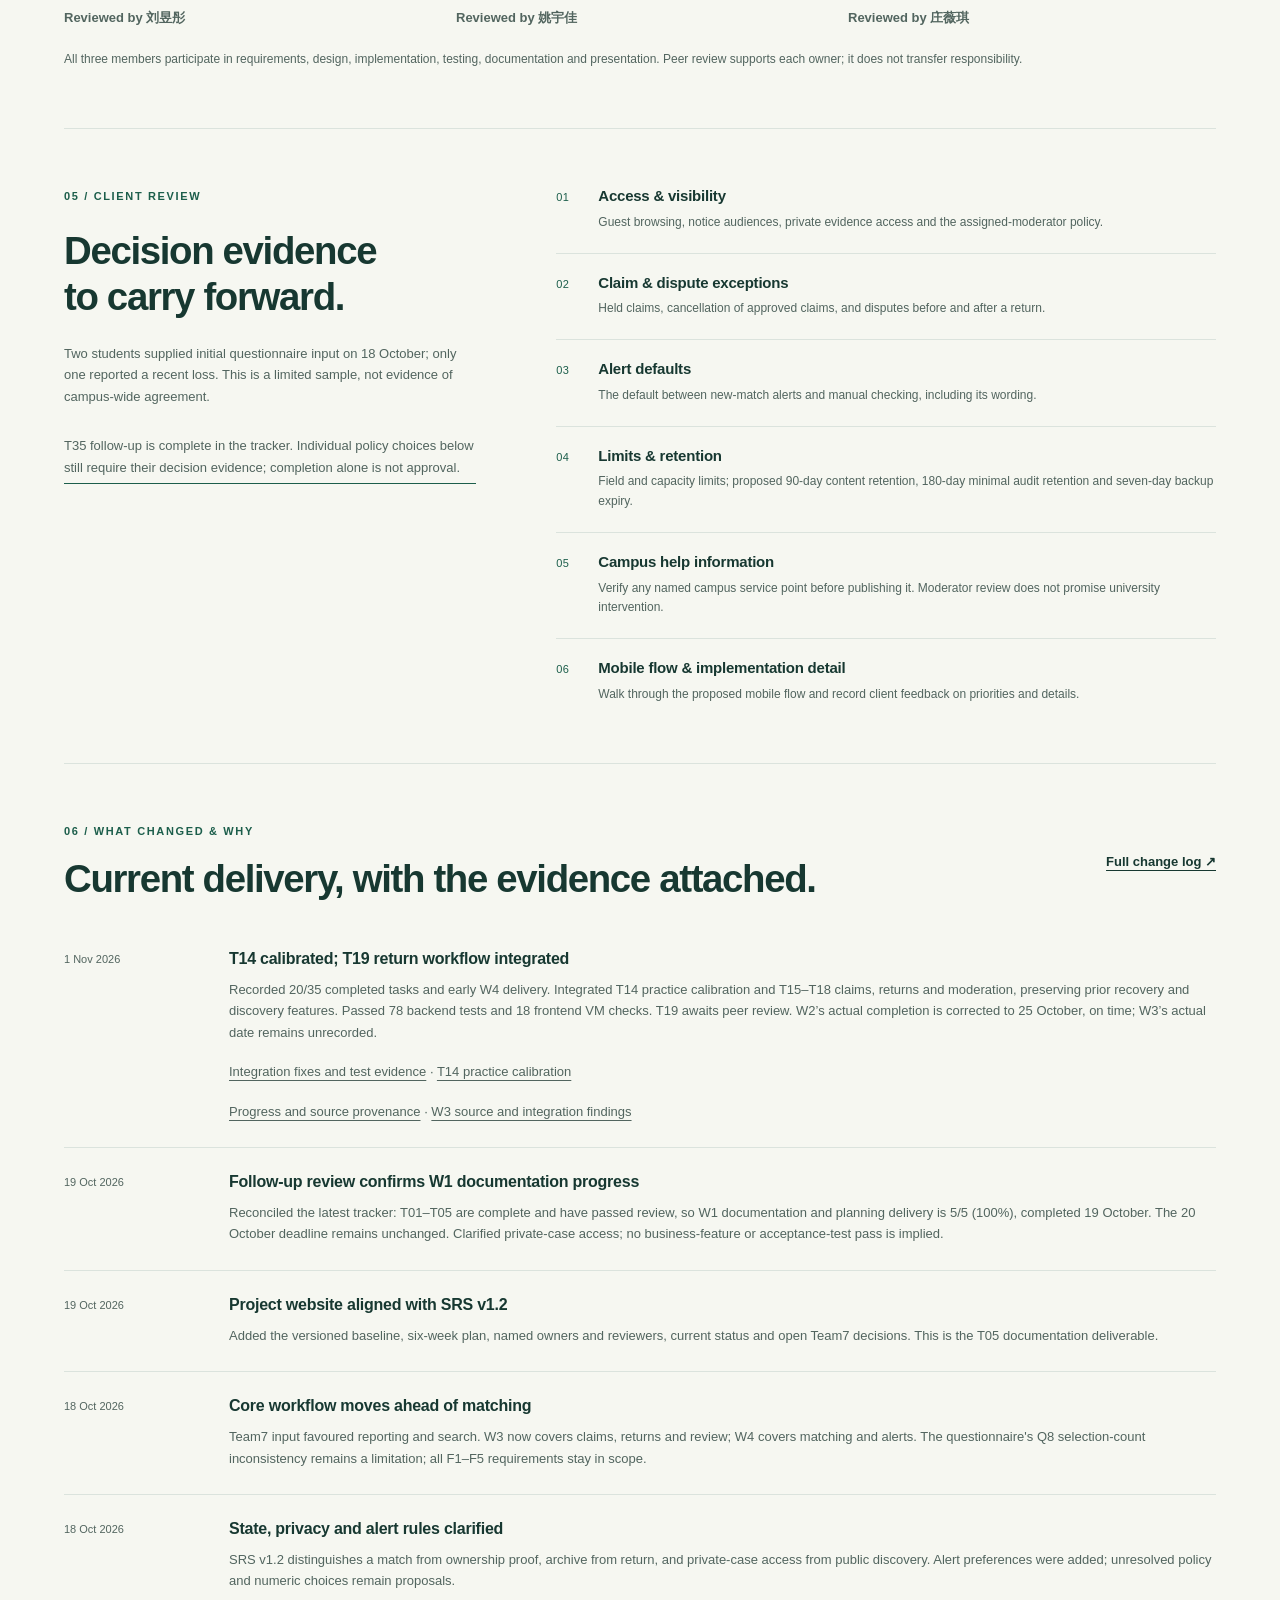
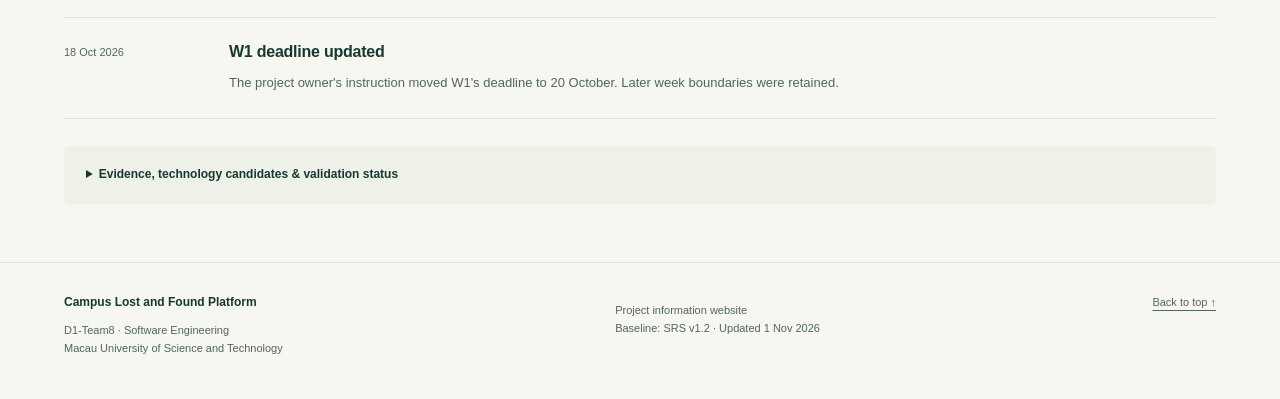
==== commit be1fd1e6: "Integrate T14 calibration and tested T15–T19 claim workflows" ====
--- a/index.html
+++ b/index.html
@@ -28,14 +28,14 @@
         <p class="version">SRS <strong>v1.2</strong></p>
         <p>Requirements specification<br><time datetime="2026-10-18">18 October 2026</time></p>
         <div class="baseline-divider"></div>
-        <p class="status"><span class="status-dot" aria-hidden="true"></span>W1–W3 delivered · 18/35 complete</p>
-        <p class="small">Task delivery is 51.4%. W2 and W3 completion was confirmed on 1 November. T08–T13 run in the main application; W3 source is archived for T19 integration. Final acceptance remains open.</p>
+        <p class="status"><span class="status-dot" aria-hidden="true"></span>W1–W4 delivered · 20/35 complete</p>
+        <p class="small">Task delivery is 57.1%. W2 finished on time on 25 October; W4 finished early on 1 November. T08–T19 are integrated. T19 awaits peer review; final acceptance remains open.</p>
         <p class="updated">Website updated <time datetime="2026-11-01">1 Nov 2026</time></p>
       </aside>
     </div>
     <section class="section overview" aria-labelledby="overview-title">
       <div><p class="eyebrow">01 / Project overview</p><h2 id="overview-title">Less searching.<br> A clearer next step.</h2></div>
-      <div class="section-body"><p>Notices scattered across communication channels are easy to miss. The proposed platform brings consistent item records, search and claim progress into one browser-based service for students and assigned moderators.</p><p>This website presents delivery progress and the project plan. The local Java application now supports accounts, notices, search, suggestions and alerts. Claim/return/moderation source is delivered separately and awaits T19 integration. This information site does not accept notices or run the backend.</p><div class="facts"><div><strong>11</strong><span>Must requirements<br>REQ-1.1–1.11</span></div><div><strong>5</strong><span>Product areas<br>F1–F5 retained</span></div><div><strong>6</strong><span>Delivery weeks<br>Approx. 144 person-hours</span></div></div></div>
+      <div class="section-body"><p>Notices scattered across communication channels are easy to miss. The proposed platform brings consistent item records, search and claim progress into one browser-based service for students and assigned moderators.</p><p>This website presents delivery progress and the project plan. The local Java application now supports accounts, notices, search, calibrated suggestions, alerts, private claims, independent return confirmation and assigned moderation. Original source deliveries remain archived. This information site does not accept notices or run the backend.</p><div class="facts"><div><strong>11</strong><span>Must requirements<br>REQ-1.1–1.11</span></div><div><strong>5</strong><span>Product areas<br>F1–F5 retained</span></div><div><strong>6</strong><span>Delivery weeks<br>Approx. 144 person-hours</span></div></div></div>
     </section>
     <section class="section" id="scope" aria-labelledby="scope-title">
       <div class="section-heading"><div><p class="eyebrow">02 / First-release scope</p><h2 id="scope-title">One complete path through a case.</h2></div><span class="label">Planned capabilities</span></div>
@@ -50,13 +50,13 @@
       <div class="workflow" aria-labelledby="workflow-title"><h3 id="workflow-title">Planned case lifecycle</h3><ol><li>Open</li><li>Claim under review</li><li>Awaiting collection</li><li>Returned</li></ol><div class="workflow-notes"><p>A rejected or withdrawn claim reopens the item only when no other pending, held or approved claims remain. Cancelling an approved claim requires assigned-moderator review.</p><p><strong>Closed is not Returned.</strong> Archiving does not confirm a physical return. A dispute raised before completion blocks completion; a later report preserves the recorded Returned outcome.</p></div></div>
     </section>
     <section class="section" id="plan" aria-labelledby="plan-title">
-      <div class="section-heading"><div><p class="eyebrow">03 / Six-week delivery plan</p><h2 id="plan-title">W1–W3 delivered. Integration next.</h2></div><a class="text-link" href="https://github.com/MUST-Workspace/D1-team8-project/blob/main/docs/project-plan.md">Detailed project plan <span aria-hidden="true">↗</span></a></div>
-      <p class="plan-intro">18 of 35 tasks are complete (51.4%). W2 and W3 are complete; T12/T13 were delivered early in W4. Delivery status and tested integration are recorded separately. <a href="https://github.com/MUST-Workspace/D1-team8-project/blob/main/docs/progress-2026-11-01.md">View all 35 tasks and the evidence.</a></p>
+      <div class="section-heading"><div><p class="eyebrow">03 / Six-week delivery plan</p><h2 id="plan-title">W1–W4 delivered. Evaluation next.</h2></div><a class="text-link" href="https://github.com/MUST-Workspace/D1-team8-project/blob/main/docs/project-plan.md">Detailed project plan <span aria-hidden="true">↗</span></a></div>
+      <p class="plan-intro">20 of 35 tasks are complete (57.1%). W4 finished early on 1 November with T14 calibration and T19 integration. T14 retains passed review; T19 awaits peer review. Formal W5 evaluation remains planned. <a href="https://github.com/MUST-Workspace/D1-team8-project/blob/main/docs/progress-2026-11-01.md">View all 35 tasks and the evidence.</a></p>
       <div class="roadmap">
         <article class="week"><div class="week-heading"><span class="week-number">W1</span><span class="deadline">Due 20 Oct</span></div><p class="week-date"><time datetime="2026-10-12">12 Oct</time> – <time datetime="2026-10-20">20 Oct 2026</time></p><h3>Confirm requirements</h3><p>Team7 input, SRS v1.2, scope, notice fields and states, responsibilities, component candidates and project website. These are documentation and planning deliverables; their completion does not certify business features or acceptance tests.</p><p class="week-output">Delivered &amp; reviewed: 5/5 (100%)<br>Completed <time datetime="2026-10-19">19 Oct 2026</time></p></article>
-        <article class="week"><div class="week-heading"><span class="week-number">W2</span></div><p class="week-date"><time datetime="2026-10-19">19 Oct</time> – <time datetime="2026-10-25">25 Oct 2026</time></p><h3>Design, accounts &amp; notices</h3><p>UML, data and module design, page prototypes, accounts, notice publishing, browsing and manual filters. Review open decisions with Team7.</p><p class="week-output">Delivered: 7/7 (100%)<br>T06–T11 and T35 · confirmed 1 Nov</p></article>
-        <article class="week"><div class="week-heading"><span class="week-number">W3</span></div><p class="week-date"><time datetime="2026-10-26">26 Oct</time> – <time datetime="2026-11-01">1 Nov 2026</time></p><h3>Claims, returns &amp; review</h3><p>Source for private claims, decisions, two-party confirmation and moderation is delivered. Shared state, concurrency and permission gaps must be resolved during T19 integration.</p><p class="week-output">Delivered: 4/4 (100%)<br>T15–T18 archived · T19 integration pending</p></article>
-        <article class="week"><div class="week-heading"><span class="week-number">W4</span></div><p class="week-date"><time datetime="2026-11-02">2 Nov</time> – <time datetime="2026-11-08">8 Nov 2026</time></p><h3>Matching, alerts &amp; integration</h3><p>Ranked matching and reasons, alert preferences and deduplication, practice-case tuning and complete-flow integration.</p><p class="week-output">Delivered: 2/4 (50%)<br>T12/T13 done; T14/T19 not started</p></article>
+        <article class="week"><div class="week-heading"><span class="week-number">W2</span></div><p class="week-date"><time datetime="2026-10-19">19 Oct</time> – <time datetime="2026-10-25">25 Oct 2026</time></p><h3>Design, accounts &amp; notices</h3><p>UML, data and module design, page prototypes, accounts, notice publishing, browsing and manual filters. Review open decisions with Team7.</p><p class="week-output">Delivered: 7/7 (100%)<br>T06–T11 and T35 · completed 25 Oct, on time</p></article>
+        <article class="week"><div class="week-heading"><span class="week-number">W3</span></div><p class="week-date"><time datetime="2026-10-26">26 Oct</time> – <time datetime="2026-11-01">1 Nov 2026</time></p><h3>Claims, returns &amp; review</h3><p>Private claims, decisions, two-party confirmation and moderation are delivered. T19 integrates them with shared notice state, linked reservations and assigned-reviewer access; original source files remain archived.</p><p class="week-output">Delivered: 4/4 (100%)<br>T15–T18 delivered · T19 integration complete</p></article>
+        <article class="week"><div class="week-heading"><span class="week-number">W4</span></div><p class="week-date"><time datetime="2026-11-02">2 Nov</time> – <time datetime="2026-11-08">8 Nov 2026</time></p><h3>Matching, alerts &amp; integration</h3><p>Ranked matching and reasons, alert preferences and deduplication, practice-case tuning and complete-flow integration.</p><p class="week-output">Delivered: 4/4 (100%)<br>Completed early 1 Nov · T19 awaits review</p></article>
         <article class="week"><div class="week-heading"><span class="week-number">W5</span></div><p class="week-date"><time datetime="2026-11-09">9 Nov</time> – <time datetime="2026-11-15">15 Nov 2026</time></p><h3>Evaluate &amp; improve</h3><p>Freeze rules and the held-out evaluation set. Run matching, six-person usability, concurrent-approval, privacy and quality checks; fix defects and record retests separately.</p><p class="week-output">Delivered: 0/10 (0%)<br>Evaluation tasks not started</p></article>
         <article class="week"><div class="week-heading"><span class="week-number">W6</span></div><p class="week-date"><time datetime="2026-11-16">16 Nov</time> – <time datetime="2026-11-22">22 Nov 2026</time></p><h3>Reproduce &amp; hand over</h3><p>User guide, UML, installation notes, source and evidence review, independent reproduction, demo rehearsal and an offline backup.</p><p class="week-output">Delivered: 0/5 (0%)<br>Delivery preparation not started</p></article>
       </div>
@@ -77,8 +77,8 @@
     </section>
     <section class="section" id="updates" aria-labelledby="updates-title">
       <div class="section-heading"><div><p class="eyebrow">06 / What changed &amp; why</p><h2 id="updates-title">Current delivery, with the evidence attached.</h2></div><a class="text-link" href="https://github.com/MUST-Workspace/D1-team8-project/blob/main/CHANGELOG.md">Full change log <span aria-hidden="true">↗</span></a></div>
-      <div class="changes"><article><time datetime="2026-11-01">1 Nov 2026</time><div><h3>W2/W3 complete; repository progress reconciled</h3><p>Recorded 18/35 completed tasks. Integrated the T11–T13 source and passed 59 backend tests plus 12 frontend VM checks. Preserved T15–T18 code as a separate delivery for T19 integration. The confirmation date does not invent an earlier completion date.</p><p><a href="https://github.com/MUST-Workspace/D1-team8-project/blob/main/docs/progress-2026-11-01.md">Progress and source provenance</a> · <a href="https://github.com/MUST-Workspace/D1-team8-project/tree/main/submissions/t15-t18">W3 source and integration findings</a></p></div></article><article><time datetime="2026-10-19">19 Oct 2026</time><div><h3>Follow-up review confirms W1 documentation progress</h3><p>Reconciled the latest tracker: T01–T05 are complete and have passed review, so W1 documentation and planning delivery is 5/5 (100%), completed 19 October. The 20 October deadline remains unchanged. Clarified private-case access; no business-feature or acceptance-test pass is implied.</p></div></article><article><time datetime="2026-10-19">19 Oct 2026</time><div><h3>Project website aligned with SRS v1.2</h3><p>Added the versioned baseline, six-week plan, named owners and reviewers, current status and open Team7 decisions. This is the T05 documentation deliverable.</p></div></article><article><time datetime="2026-10-18">18 Oct 2026</time><div><h3>Core workflow moves ahead of matching</h3><p>Team7 input favoured reporting and search. W3 now covers claims, returns and review; W4 covers matching and alerts. The questionnaire's Q8 selection-count inconsistency remains a limitation; all F1–F5 requirements stay in scope.</p></div></article><article><time datetime="2026-10-18">18 Oct 2026</time><div><h3>State, privacy and alert rules clarified</h3><p>SRS v1.2 distinguishes a match from ownership proof, archive from return, and private-case access from public discovery. Alert preferences were added; unresolved policy and numeric choices remain proposals.</p></div></article><article><time datetime="2026-10-18">18 Oct 2026</time><div><h3>W1 deadline updated</h3><p>The project owner's instruction moved W1's deadline to 20 October. Later week boundaries were retained.</p></div></article></div>
-      <details class="evidence"><summary>Evidence, technology candidates &amp; validation status</summary><div><p><strong>Sources:</strong> Task2 SRS v1.2 (18 Oct 2026), T03/T04 design records, the current Feishu task tracker, the owner’s W2/W3 completion confirmation on 1 Nov, and T11–T18 source attachments. This public summary omits private course records and internal links.</p><p><strong>Verified main application:</strong> Java compiler release 21 on JDK 25.0.2, Spring Boot 3.5.16, Maven 3.9.16, Spring Security/BCrypt and JDBC/H2. The 1 Nov build passed 59 backend tests and 12 frontend VM scenarios. PostgreSQL, a Java 21 runtime, deployment and backup/restore still require verification.</p><p><strong>Future evidence:</strong> The six-person usability study, matching evaluation, performance/capacity tests, security checks and backup/restore exercise are planned. Those protocols have not been replaced by the automated regression results. The reference 40 GB active storage and an estimated separate 80 GB backup volume are unmeasured proposals, not demonstrated capacity.</p></div></details>
+      <div class="changes"><article><time datetime="2026-11-01">1 Nov 2026</time><div><h3>T14 calibrated; T19 return workflow integrated</h3><p>Recorded 20/35 completed tasks and early W4 delivery. Integrated T14 practice calibration and T15–T18 claims, returns and moderation, preserving prior recovery and discovery features. Passed 78 backend tests and 18 frontend VM checks. T19 awaits peer review. W2’s actual completion is corrected to 25 October, on time; W3’s actual date remains unrecorded.</p><p><a href="https://github.com/MUST-Workspace/D1-team8-project/blob/main/docs/T19_联调与测试说明.txt">Integration fixes and test evidence</a> · <a href="https://github.com/MUST-Workspace/D1-team8-project/blob/main/docs/T14_测试与交付说明.txt">T14 practice calibration</a></p><p><a href="https://github.com/MUST-Workspace/D1-team8-project/blob/main/docs/progress-2026-11-01.md">Progress and source provenance</a> · <a href="https://github.com/MUST-Workspace/D1-team8-project/tree/main/submissions/t15-t18">W3 source and integration findings</a></p></div></article><article><time datetime="2026-10-19">19 Oct 2026</time><div><h3>Follow-up review confirms W1 documentation progress</h3><p>Reconciled the latest tracker: T01–T05 are complete and have passed review, so W1 documentation and planning delivery is 5/5 (100%), completed 19 October. The 20 October deadline remains unchanged. Clarified private-case access; no business-feature or acceptance-test pass is implied.</p></div></article><article><time datetime="2026-10-19">19 Oct 2026</time><div><h3>Project website aligned with SRS v1.2</h3><p>Added the versioned baseline, six-week plan, named owners and reviewers, current status and open Team7 decisions. This is the T05 documentation deliverable.</p></div></article><article><time datetime="2026-10-18">18 Oct 2026</time><div><h3>Core workflow moves ahead of matching</h3><p>Team7 input favoured reporting and search. W3 now covers claims, returns and review; W4 covers matching and alerts. The questionnaire's Q8 selection-count inconsistency remains a limitation; all F1–F5 requirements stay in scope.</p></div></article><article><time datetime="2026-10-18">18 Oct 2026</time><div><h3>State, privacy and alert rules clarified</h3><p>SRS v1.2 distinguishes a match from ownership proof, archive from return, and private-case access from public discovery. Alert preferences were added; unresolved policy and numeric choices remain proposals.</p></div></article><article><time datetime="2026-10-18">18 Oct 2026</time><div><h3>W1 deadline updated</h3><p>The project owner's instruction moved W1's deadline to 20 October. Later week boundaries were retained.</p></div></article></div>
+      <details class="evidence"><summary>Evidence, technology candidates &amp; validation status</summary><div><p><strong>Sources:</strong> Task2 SRS v1.2 (18 Oct 2026), T03/T04 design records, the current Feishu task tracker, the owner’s W2/W3 confirmation and W2 actual-date correction, T11–T18 source attachments, and T19 integration evidence. This public summary omits private course records and internal links.</p><p><strong>Verified main application:</strong> Java compiler release 21 on JDK 25.0.2, Spring Boot 3.5.16, Maven 3.9.16, Spring Security/BCrypt and JDBC/H2. The 1 Nov build passed 78 backend tests and 18 frontend VM scenarios. PostgreSQL, a Java 21 runtime, deployment and backup/restore still require verification.</p><p><strong>Future evidence:</strong> The six-person usability study, matching evaluation, performance/capacity tests, security checks and backup/restore exercise are planned. Those protocols have not been replaced by the automated regression results. The reference 40 GB active storage and an estimated separate 80 GB backup volume are unmeasured proposals, not demonstrated capacity.</p></div></details>
     </section>
   </main>
   <footer><div><strong>Campus Lost and Found Platform</strong><p>D1-Team8 · Software Engineering<br>Macau University of Science and Technology</p></div><p>Project information website<br>Baseline: SRS v1.2 · Updated 1 Nov 2026</p><a href="#top">Back to top ↑</a></footer>
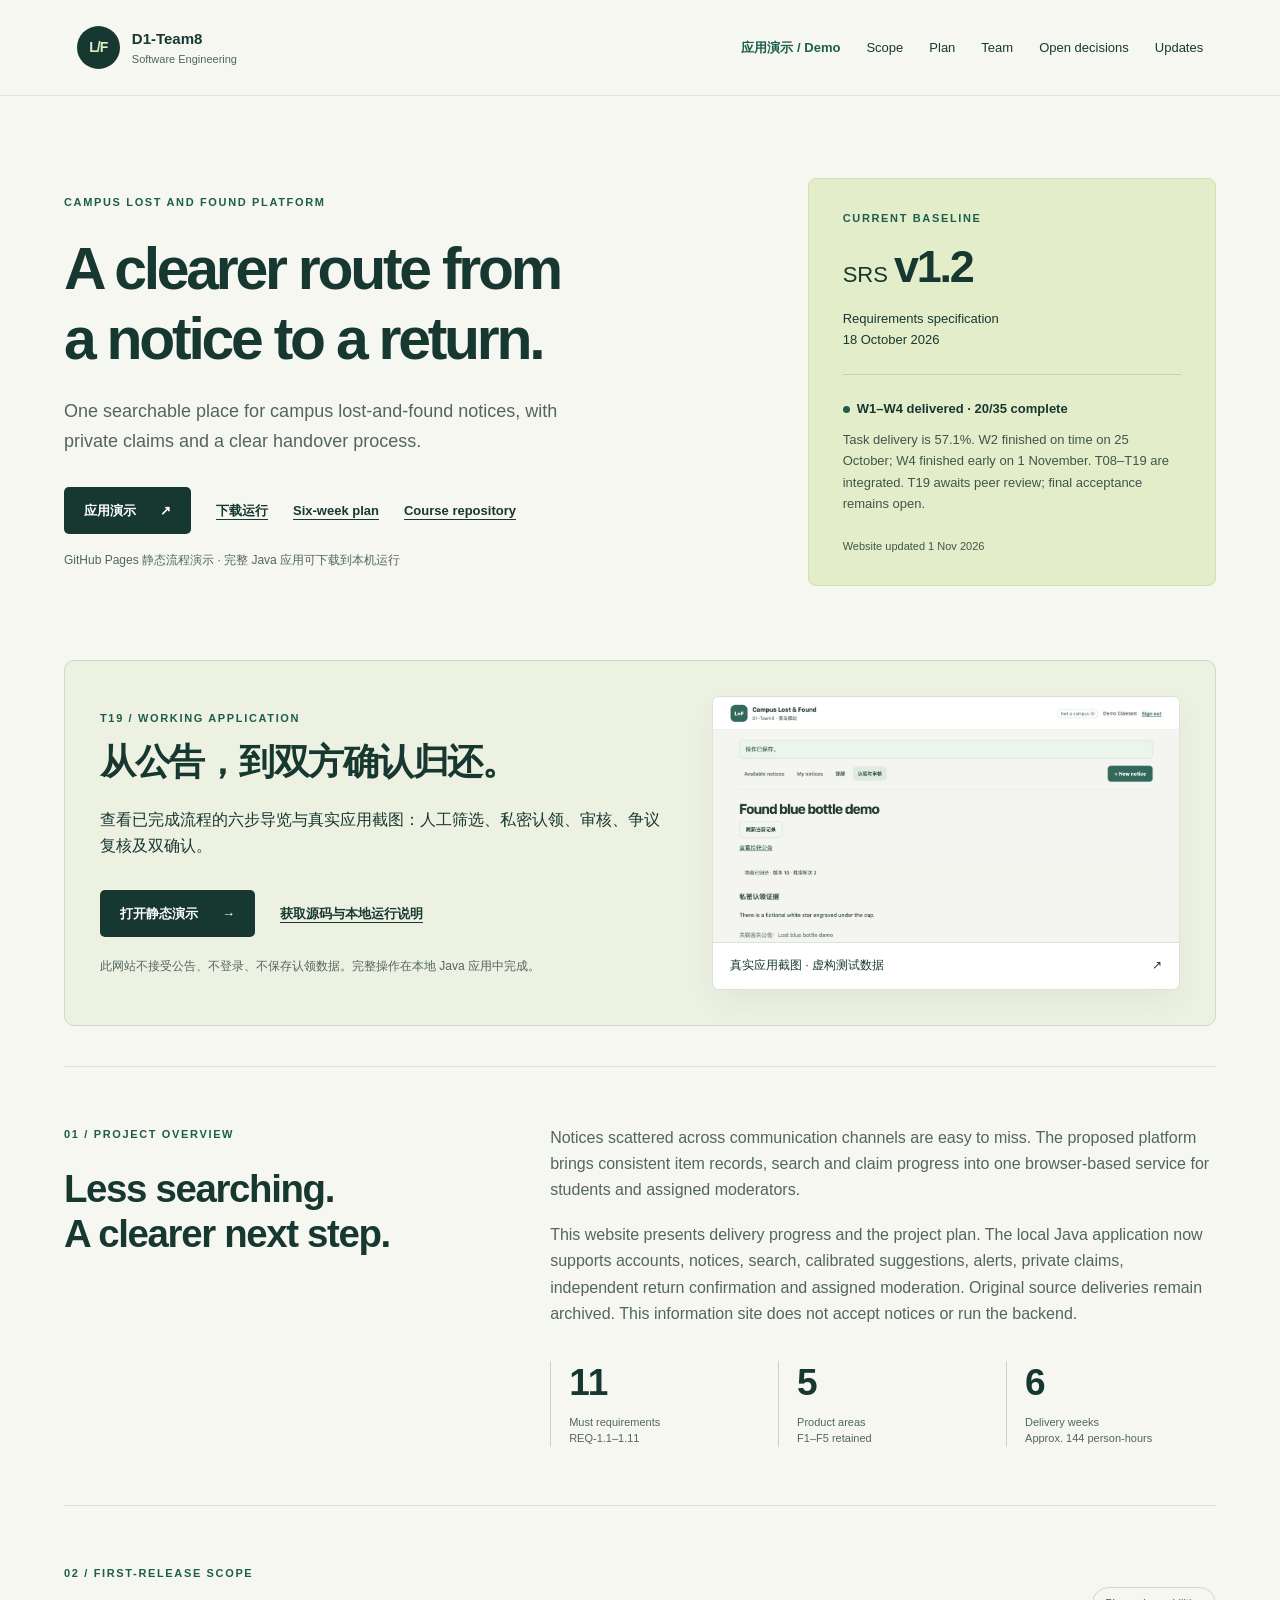
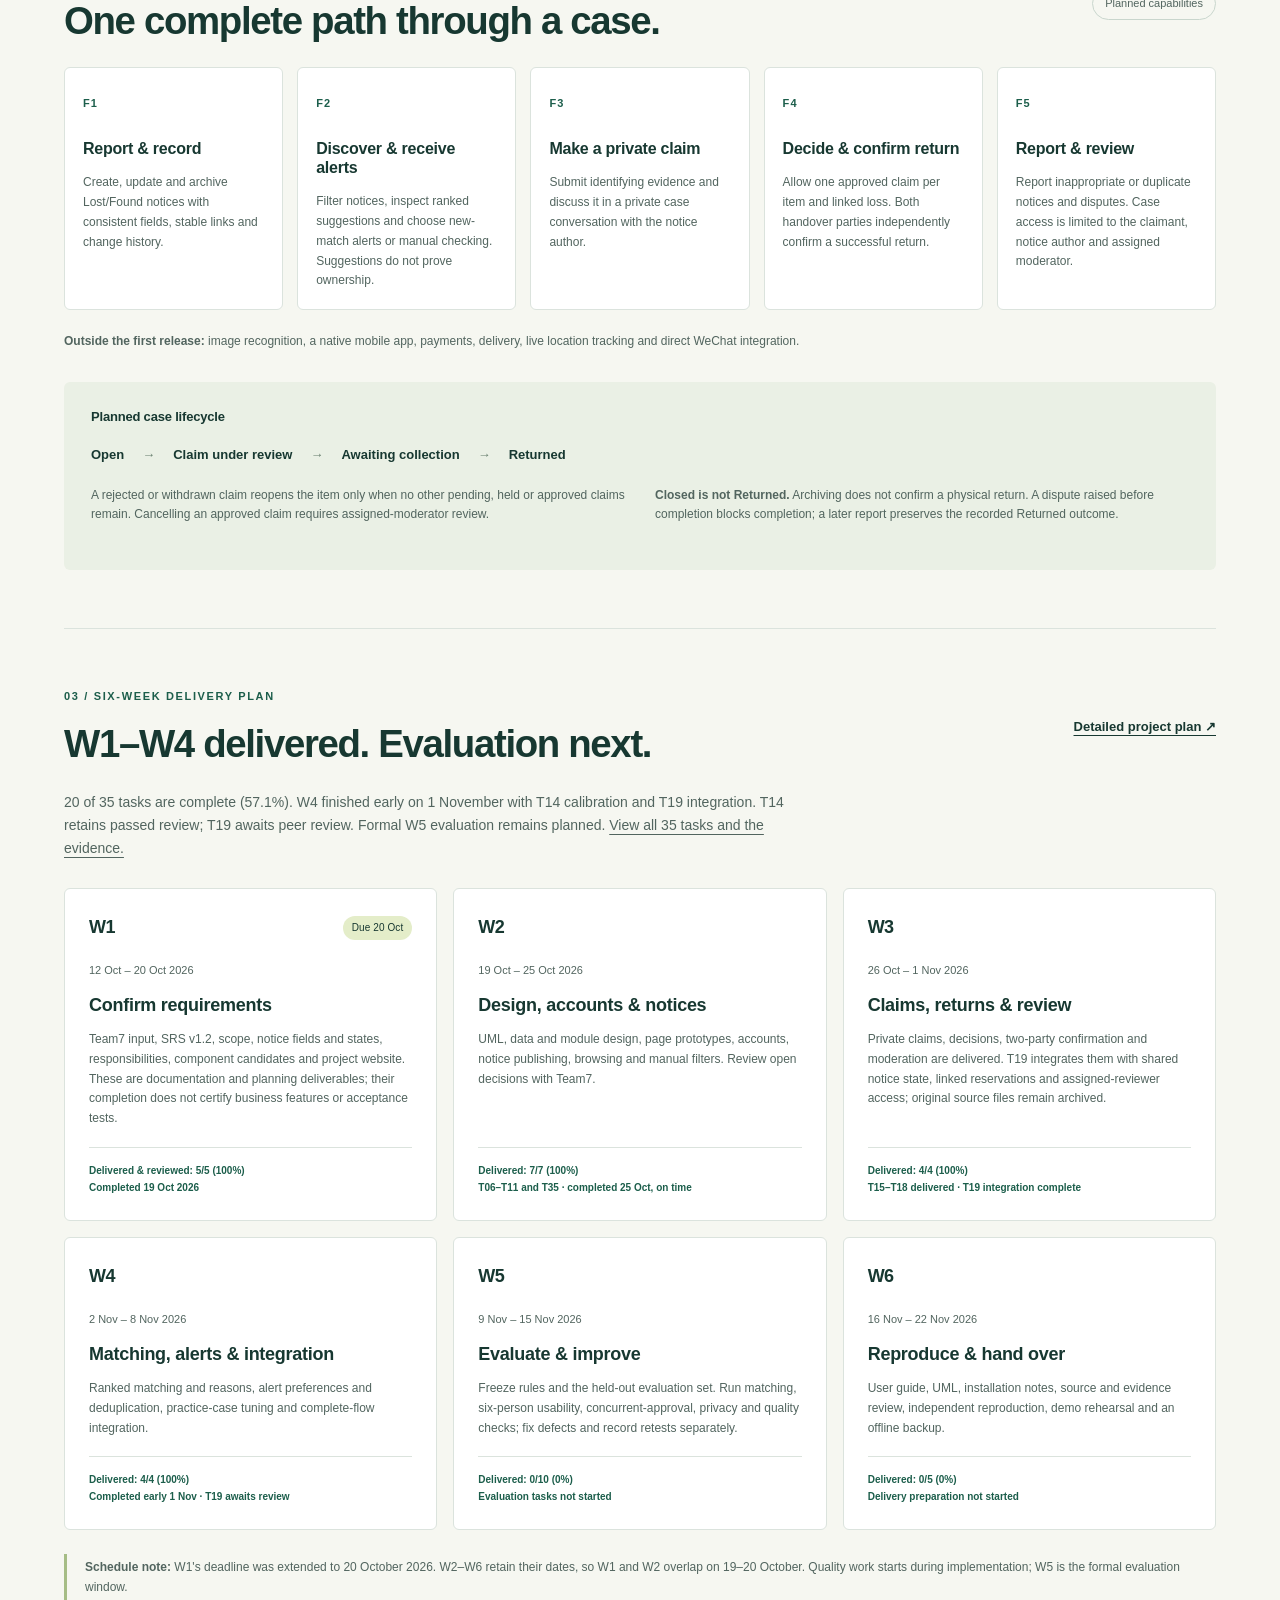
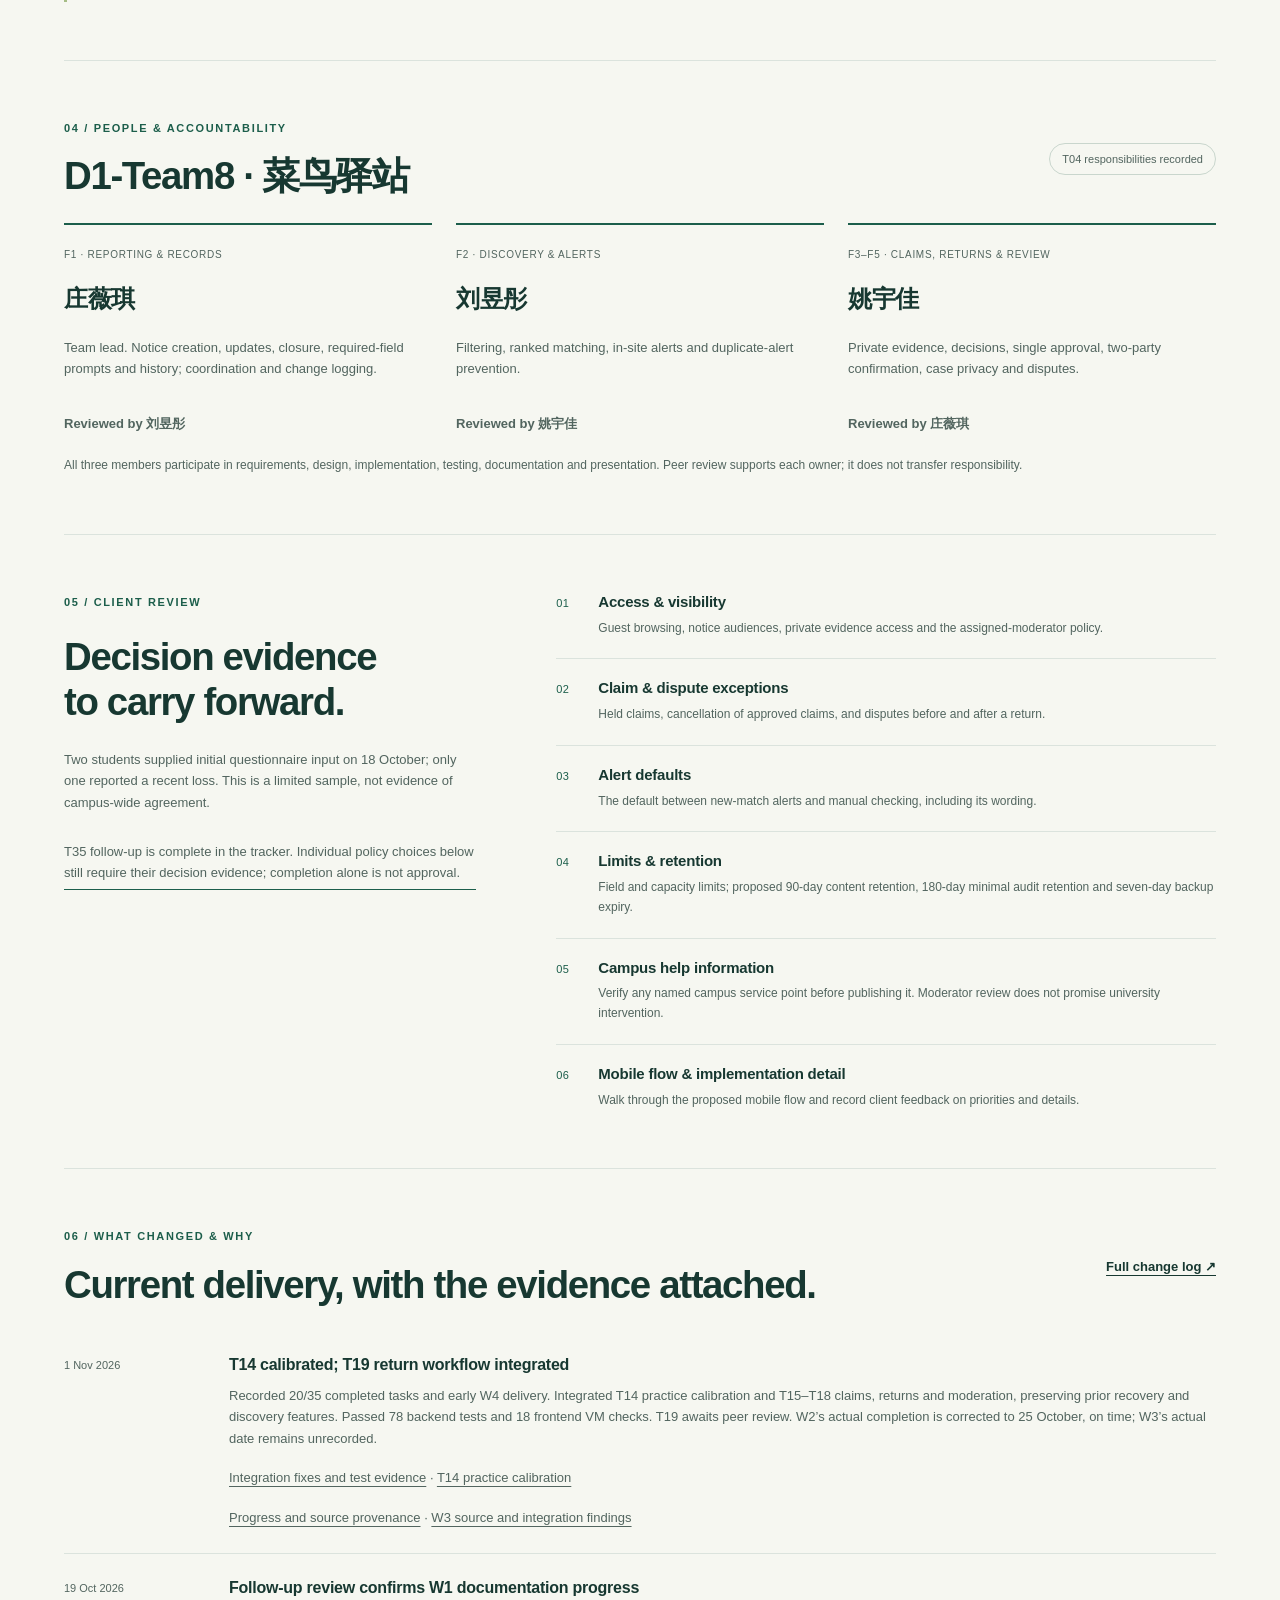
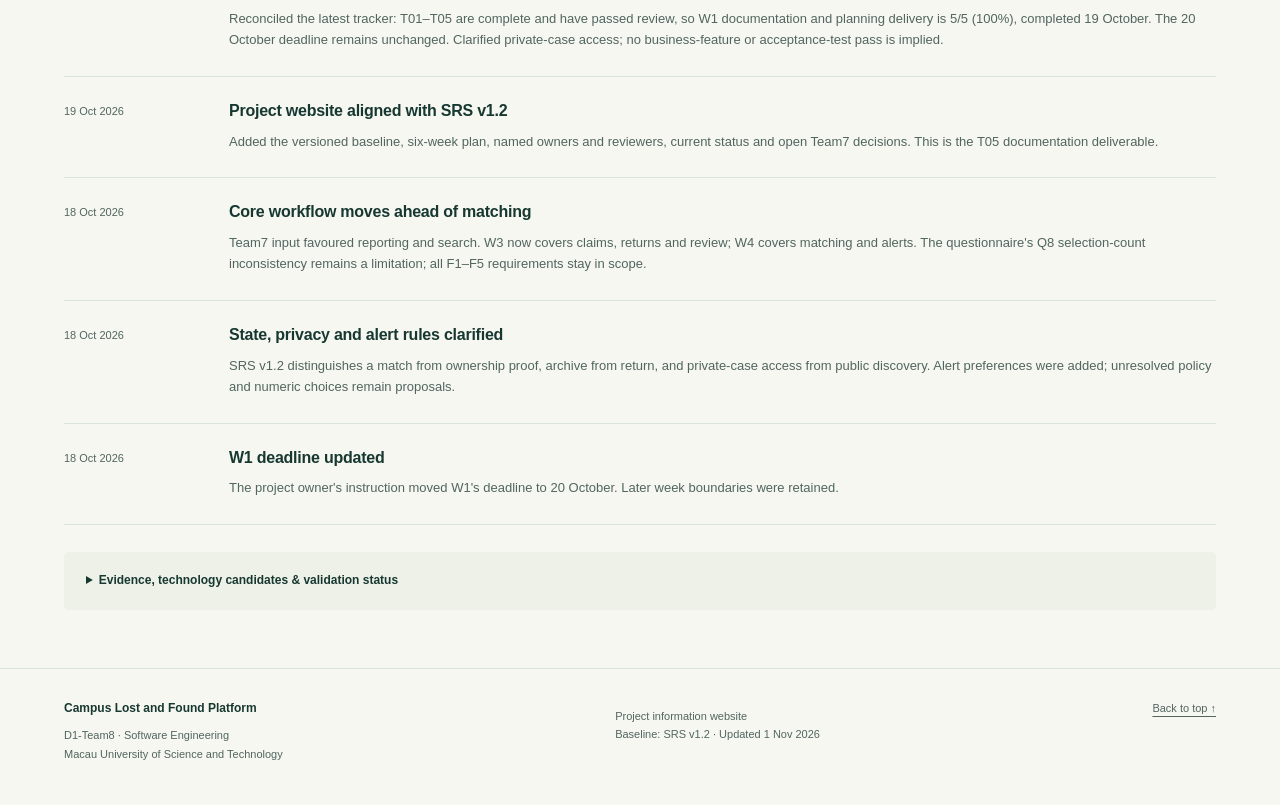
==== commit 189d55ab: "Add GitHub Pages workflow demo and application download entry" ====
--- a/index.html
+++ b/index.html
@@ -6,13 +6,14 @@
   <meta name="description" content="D1-Team8's Campus Lost and Found Platform: requirements baseline, six-week delivery plan, team responsibilities and open decisions.">
   <title>Campus Lost and Found Platform · D1-Team8</title>
   <link rel="stylesheet" href="styles.css">
+  <link rel="stylesheet" href="demo.css">
 </head>
 <body>
   <a class="skip-link" href="#main">Skip to content</a>
   <header class="site-header">
     <a class="brand" href="#top"><span class="brand-mark" aria-hidden="true">L/F</span><span>D1-Team8<span class="brand-sub">Software Engineering</span></span></a>
     <nav aria-label="Main navigation">
-      <a href="#scope">Scope</a><a href="#plan">Plan</a><a href="#team">Team</a><a href="#decisions">Open decisions</a><a href="#updates">Updates</a>
+      <a class="demo-nav-link" href="demo.html">应用演示 / Demo</a><a href="#scope">Scope</a><a href="#plan">Plan</a><a href="#team">Team</a><a href="#decisions">Open decisions</a><a href="#updates">Updates</a>
     </nav>
   </header>
   <main id="main">
@@ -21,7 +22,7 @@
         <p class="eyebrow">Campus Lost and Found Platform</p>
         <h1>A clearer route from<br>a notice to a return.</h1>
         <p class="lead">One searchable place for campus lost-and-found notices, with private claims and a clear handover process.</p>
-        <div class="hero-actions"><a class="button" href="#plan">View the six-week plan <span aria-hidden="true">↗</span></a><a class="text-link" href="https://github.com/MUST-Workspace/D1-team8-project">Course repository</a></div>
+        <div class="hero-actions"><a class="button" href="demo.html" lang="zh-Hans">应用演示 <span aria-hidden="true">↗</span></a><a class="text-link" href="demo.html#run" lang="zh-Hans">下载运行</a><a class="text-link" href="#plan">Six-week plan</a><a class="text-link" href="https://github.com/MUST-Workspace/D1-team8-project">Course repository</a></div><p class="hero-demo-note" lang="zh-Hans">GitHub Pages 静态流程演示 · 完整 Java 应用可下载到本机运行</p>
       </div>
       <aside class="baseline" aria-labelledby="baseline-title">
         <p class="eyebrow" id="baseline-title">Current baseline</p>
@@ -33,6 +34,10 @@
         <p class="updated">Website updated <time datetime="2026-11-01">1 Nov 2026</time></p>
       </aside>
     </div>
+    <section class="demo-launch" aria-labelledby="demo-launch-title" lang="zh-Hans">
+      <div><p class="eyebrow">T19 / Working application</p><h2 id="demo-launch-title">从公告，到双方确认归还。</h2><p>查看已完成流程的六步导览与真实应用截图：人工筛选、私密认领、审核、争议复核及双确认。</p><div class="hero-actions"><a class="button" href="demo.html">打开静态演示 <span aria-hidden="true">→</span></a><a class="text-link" href="demo.html#run">获取源码与本地运行说明</a></div><p class="small">此网站不接受公告、不登录、不保存认领数据。完整操作在本地 Java 应用中完成。</p></div>
+      <a class="launch-preview" href="demo.html#screenshots" aria-label="查看本地应用真实截图"><img src="assets/demo/return-completed.jpg" alt="本地应用使用虚构测试数据完成归还，双方已分别确认。" width="1265" height="2276"><span>真实应用截图 · 虚构测试数据 <span aria-hidden="true">↗</span></span></a>
+    </section>
     <section class="section overview" aria-labelledby="overview-title">
       <div><p class="eyebrow">01 / Project overview</p><h2 id="overview-title">Less searching.<br> A clearer next step.</h2></div>
       <div class="section-body"><p>Notices scattered across communication channels are easy to miss. The proposed platform brings consistent item records, search and claim progress into one browser-based service for students and assigned moderators.</p><p>This website presents delivery progress and the project plan. The local Java application now supports accounts, notices, search, calibrated suggestions, alerts, private claims, independent return confirmation and assigned moderation. Original source deliveries remain archived. This information site does not accept notices or run the backend.</p><div class="facts"><div><strong>11</strong><span>Must requirements<br>REQ-1.1–1.11</span></div><div><strong>5</strong><span>Product areas<br>F1–F5 retained</span></div><div><strong>6</strong><span>Delivery weeks<br>Approx. 144 person-hours</span></div></div></div>
--- a/demo.css
+++ b/demo.css
@@ -0,0 +1,131 @@
+/* Shared showcase additions and standalone GitHub Pages walkthrough. */
+.hero-demo-note { margin-top:17px; color:var(--muted); font-size:12px; }
+.demo-nav-link { color:var(--green); font-weight:700; }
+.demo-launch { display:grid; grid-template-columns:1.2fr 1fr; gap:50px; align-items:center; margin:0 0 40px; padding:35px; border:1px solid #cedac4; border-radius:10px; background:#edf1e2; }
+.demo-launch h2 { font-size:clamp(1.6rem,2.8vw,2.35rem); }
+.demo-launch .eyebrow { margin-bottom:14px; }
+.demo-launch .small { margin-top:20px; font-size:12px; color:var(--muted); }
+.launch-preview { display:block; overflow:hidden; border:1px solid var(--line); border-radius:7px; background:white; text-decoration:none; box-shadow:0 12px 30px #1738310d; }
+.launch-preview img { display:block; width:100%; height:245px; object-fit:cover; object-position:top; }
+.launch-preview>span { display:flex; justify-content:space-between; padding:13px 17px; font-size:12px; border-top:1px solid var(--line); }
+.demo-page button { font:inherit; }
+.demo-page button:focus-visible { outline:3px solid #a45c13; outline-offset:4px; }
+.demo-hero { display:grid; grid-template-columns:1.5fr 1fr; align-items:center; gap:72px; padding:66px 0 64px; }
+.demo-hero h1 { font-size:clamp(2.3rem,4vw,3.9rem); letter-spacing:-.045em; line-height:1.3; }
+.demo-hero .lead { font-size:17px; }
+.demo-boundary { padding:30px; background:var(--accent); border:1px solid #d2dfaf; border-radius:8px; }
+.demo-chip { display:inline-block; margin-bottom:20px; padding:4px 10px; border:1px solid #a8bc8b; border-radius:20px; font-size:11px; font-weight:650; letter-spacing:.08em; }
+.demo-boundary h2 { font-size:1.7rem; line-height:1.5; margin-bottom:16px; }
+.demo-boundary p { font-size:13px; }
+.demo-section { padding:55px 0 62px; border-top:1px solid var(--line); }
+.demo-section .section-heading { gap:25px; }
+.demo-section .section-heading h2 { margin-bottom:0; line-height:1.35; }
+.demo-section .eyebrow { margin-bottom:13px; }
+.demo-section-note { font-size:12px; text-align:right; color:var(--muted); }
+.demo-intro { font-size:14px; color:var(--muted); max-width:850px; margin:20px 0 26px; }
+.walkthrough-shell { border:1px solid #d5dfd6; border-radius:10px; overflow:hidden; background:white; }
+.demo-tabs { display:grid; grid-template-columns:repeat(6,1fr); border-bottom:1px solid var(--line); background:#eef2e8; }
+.demo-tabs button { display:flex; align-items:center; justify-content:center; gap:9px; min-height:68px; padding:14px 8px; border:0; border-bottom:3px solid transparent; color:var(--muted); background:transparent; font-size:13px; font-weight:600; cursor:pointer; }
+.demo-tabs button span { font-size:11px; font-weight:500; opacity:.75; }
+.demo-tabs button[aria-selected="true"] { color:var(--green); border-bottom-color:var(--green); background:white; }
+.demo-tabs button:hover { background:#e5edda; }
+.demo-tabs button:focus-visible { outline-offset:-5px; }
+.demo-panel { display:grid; grid-template-columns:1.1fr 1fr; gap:50px; padding:44px; min-height:400px; align-items:start; }
+.demo-panel[hidden],.step-controls[hidden] { display:none; }
+.demo-panel+.demo-panel:not([hidden]) { border-top:1px solid var(--line); }
+.step-role { font-size:12px; font-weight:600; color:var(--green); margin-bottom:16px; }
+.step-copy h3 { font-size:1.95rem; line-height:1.35; letter-spacing:-.03em; margin-bottom:20px; }
+.step-copy>p:not(.step-role),.step-copy li { font-size:14px; }
+.step-copy ul { padding-left:18px; margin-bottom:0; color:var(--muted); }
+.step-copy li { padding:3px 0; }
+.step-copy .text-link { display:inline-block; margin-top:18px; }
+.state-preview { border:1px solid #dce4dc; border-radius:8px; background:#f8f9f4; padding:25px; }
+.preview-caption { text-transform:uppercase; font-size:10px; letter-spacing:.1em; font-weight:700; color:var(--muted); margin-bottom:19px; }
+.item-symbol { display:grid; place-items:center; height:58px; width:58px; margin:5px 0 18px; border-radius:50%; background:#e1ebd0; color:var(--green); font-size:19px; font-weight:700; }
+.state-preview h4 { font-size:20px; line-height:1.4; margin:0 0 8px; }
+.state-preview>p:not(.preview-caption) { font-size:12px; color:var(--muted); }
+.state-preview dl { margin:20px 0 0; }
+.state-preview dl div { display:flex; justify-content:space-between; align-items:baseline; gap:16px; padding:12px 0; border-top:1px solid var(--line); font-size:12px; }
+.state-preview dt { flex-shrink:0; color:var(--muted); }
+.state-preview dd { margin:0; text-align:right; font-weight:600; }
+.state-badge { display:inline-block; padding:3px 8px; border-radius:4px; background:#e0ebd7; color:#21523d; }
+.state-preview blockquote { margin:20px 0; border-left:3px solid #a8bc8b; padding:0 0 0 15px; font-size:19px; line-height:1.7; }
+.filter-example { display:flex; flex-wrap:wrap; gap:8px; margin:22px 0; }
+.filter-example span { padding:7px 10px; background:white; border:1px solid #d7e0d3; border-radius:5px; font-size:12px; }
+.state-flow { display:flex; flex-direction:column; gap:7px; align-items:center; padding:2px 0 8px; font-size:14px; }
+.state-flow strong { font-size:25px; color:var(--green); }
+.review-path { margin:5px 0 22px; padding-left:20px; font-size:14px; }
+.review-path li { padding:8px 0 8px 5px; }
+.preview-rule { padding-top:15px; border-top:1px solid var(--line); margin:14px 0 0; font-size:12px; }
+.returned-preview { background:#edf3e6; }
+.confirmation-line { display:flex; align-items:center; gap:13px; padding:10px 0; font-size:16px; font-weight:650; }
+.confirmation-line span { display:grid; place-items:center; width:26px; height:26px; border-radius:50%; background:var(--green); color:white; font-size:13px; }
+.step-controls { display:flex; align-items:center; justify-content:space-between; gap:18px; border-top:1px solid var(--line); padding:19px 25px; }
+.step-controls p { margin:0; font-size:12px; color:var(--muted); }
+.step-control { background:white; border:1px solid #cad7cc; border-radius:5px; color:var(--ink); padding:9px 14px; min-height:42px; cursor:pointer; font-size:13px !important; }
+.step-control:hover { background:#e9f0df; }
+.step-control:disabled { opacity:.4; cursor:default; }
+.next-control { background:var(--ink); color:white; border-color:var(--ink); }
+.next-control:hover { background:var(--green); }
+.screenshot-grid { display:grid; grid-template-columns:1.7fr 1fr; gap:25px; }
+.screenshot-card { margin:0; border:1px solid var(--line); border-radius:8px; overflow:hidden; background:#e7eee3; }
+.screenshot-card>a { display:block; padding:20px 20px 0; height:410px; overflow:hidden; }
+.screenshot-card img { display:block; width:100%; height:auto; border:1px solid #d8e0d5; border-radius:6px 6px 0 0; }
+.mobile-screenshot>a { padding:20px 40px 0; }
+.mobile-screenshot img { max-width:260px; margin:auto; }
+.screenshot-card figcaption { position:relative; background:white; border-top:1px solid var(--line); padding:18px 22px; }
+.screenshot-card figcaption strong { display:block; font-size:14px; margin-bottom:5px; }
+.screenshot-card figcaption span { display:block; font-size:12px; color:var(--muted); }
+.demo-evidence-note { max-width:900px; margin:22px 0 0; font-size:12px; color:var(--muted); }
+.run-grid { display:grid; grid-template-columns:1fr 1fr; gap:55px; margin-top:30px; }
+.run-grid>* { min-width:0; }
+.run-grid p { font-size:14px; }
+.run-grid .small { font-size:12px; color:var(--muted); }
+.download-actions { display:flex; align-items:center; flex-wrap:wrap; gap:20px; margin:24px 0 20px; }
+.run-instructions { padding:25px; background:white; border:1px solid var(--line); border-radius:8px; }
+.code-caption { font-size:12px !important; color:var(--muted); }
+.run-instructions pre { padding:18px; margin:0 0 20px; border-radius:5px; background:#173831; color:#ecf1e4; font-size:12px; line-height:1.9; overflow-x:auto; }
+.run-instructions code { font-family:ui-monospace,SFMono-Regular,Consolas,monospace; }
+@media(max-width:1000px) {
+  .demo-hero { gap:35px; }
+  .demo-launch { gap:30px; }
+  .demo-panel { gap:30px; padding:32px; }
+  .demo-tabs button { font-size:12px; gap:6px; }
+  .demo-tabs button span { display:none; }
+  .state-preview { padding:20px; }
+  .run-grid { gap:30px; }
+}
+@media(max-width:700px) {
+  .demo-hero,.demo-launch { grid-template-columns:1fr; gap:28px; }
+  .demo-hero { padding:40px 0; }
+  .demo-hero h1 { font-size:2.65rem; }
+  .demo-boundary { padding:23px; }
+  .demo-boundary h2 br { display:none; }
+  .demo-boundary h2 { font-size:1.45rem; }
+  .demo-chip { margin-bottom:13px; }
+  .demo-launch { padding:24px; }
+  .launch-preview img { height:220px; }
+  .demo-section { padding:37px 0 42px; }
+  .demo-section-note { text-align:left; margin:0; }
+  .demo-section .section-heading { align-items:start; }
+  .demo-tabs { grid-template-columns:repeat(3,1fr); }
+  .demo-tabs button { flex-direction:column; gap:2px; min-height:64px; font-size:12px; white-space:nowrap; }
+  .demo-tabs button span { display:inline; font-size:10px; }
+  .demo-panel { grid-template-columns:1fr; padding:24px; gap:25px; }
+  .step-copy h3 { font-size:1.7rem; }
+  .step-copy h3 br { display:none; }
+  .step-controls { flex-wrap:wrap; gap:14px; padding:16px 20px; }
+  .step-controls p { width:100%; order:-1; text-align:center; }
+  .screenshot-grid,.run-grid { grid-template-columns:1fr; gap:20px; }
+  .screenshot-card>a { height:320px; padding:15px 15px 0; }
+  .mobile-screenshot>a { height:360px; padding:18px 40px 0; }
+  .run-instructions { padding:20px; }
+  .run-instructions pre { font-size:11px; padding:14px; }
+  .state-preview dl div { gap:10px; }
+  .demo-page nav { gap:12px 20px; }
+}
+@media(max-width:359px) {
+  .demo-hero h1 { font-size:2.3rem; }
+  .demo-panel { padding:19px; }
+  .demo-tabs button { font-size:12px; }
+}
